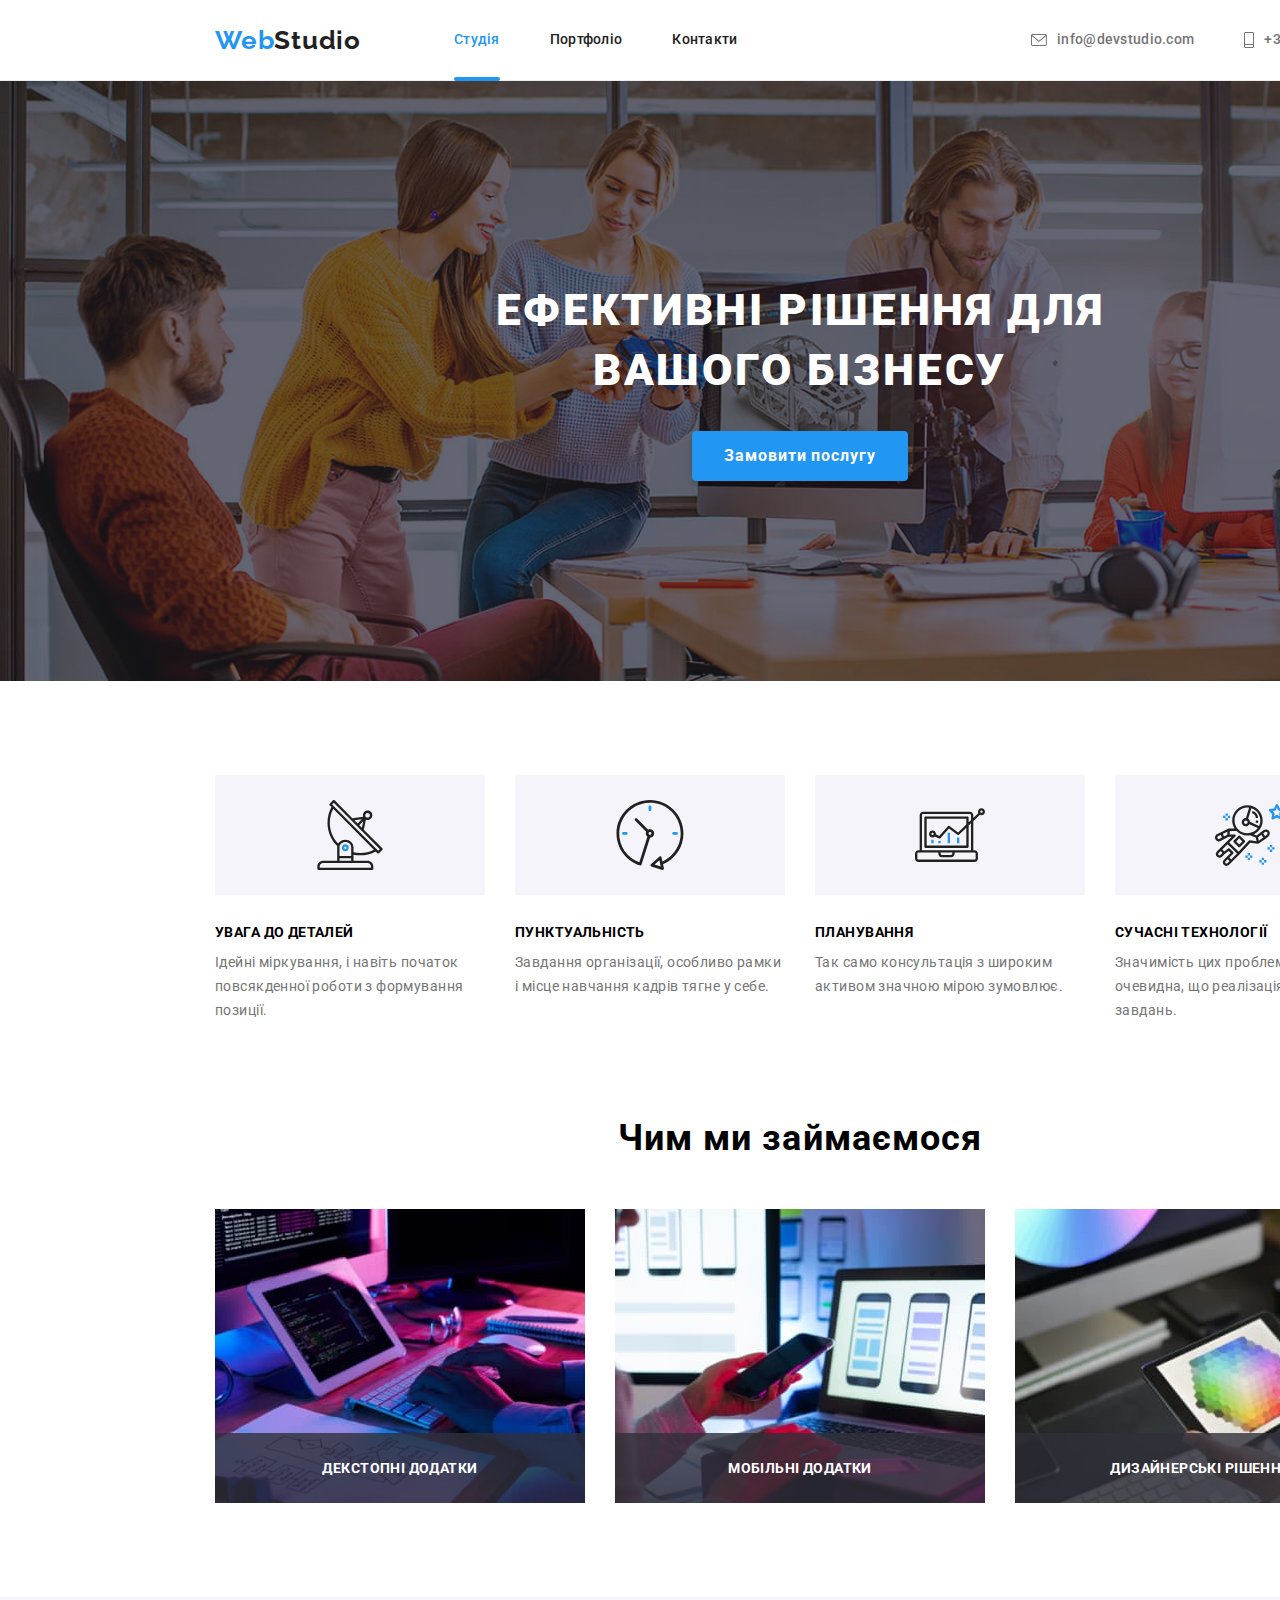
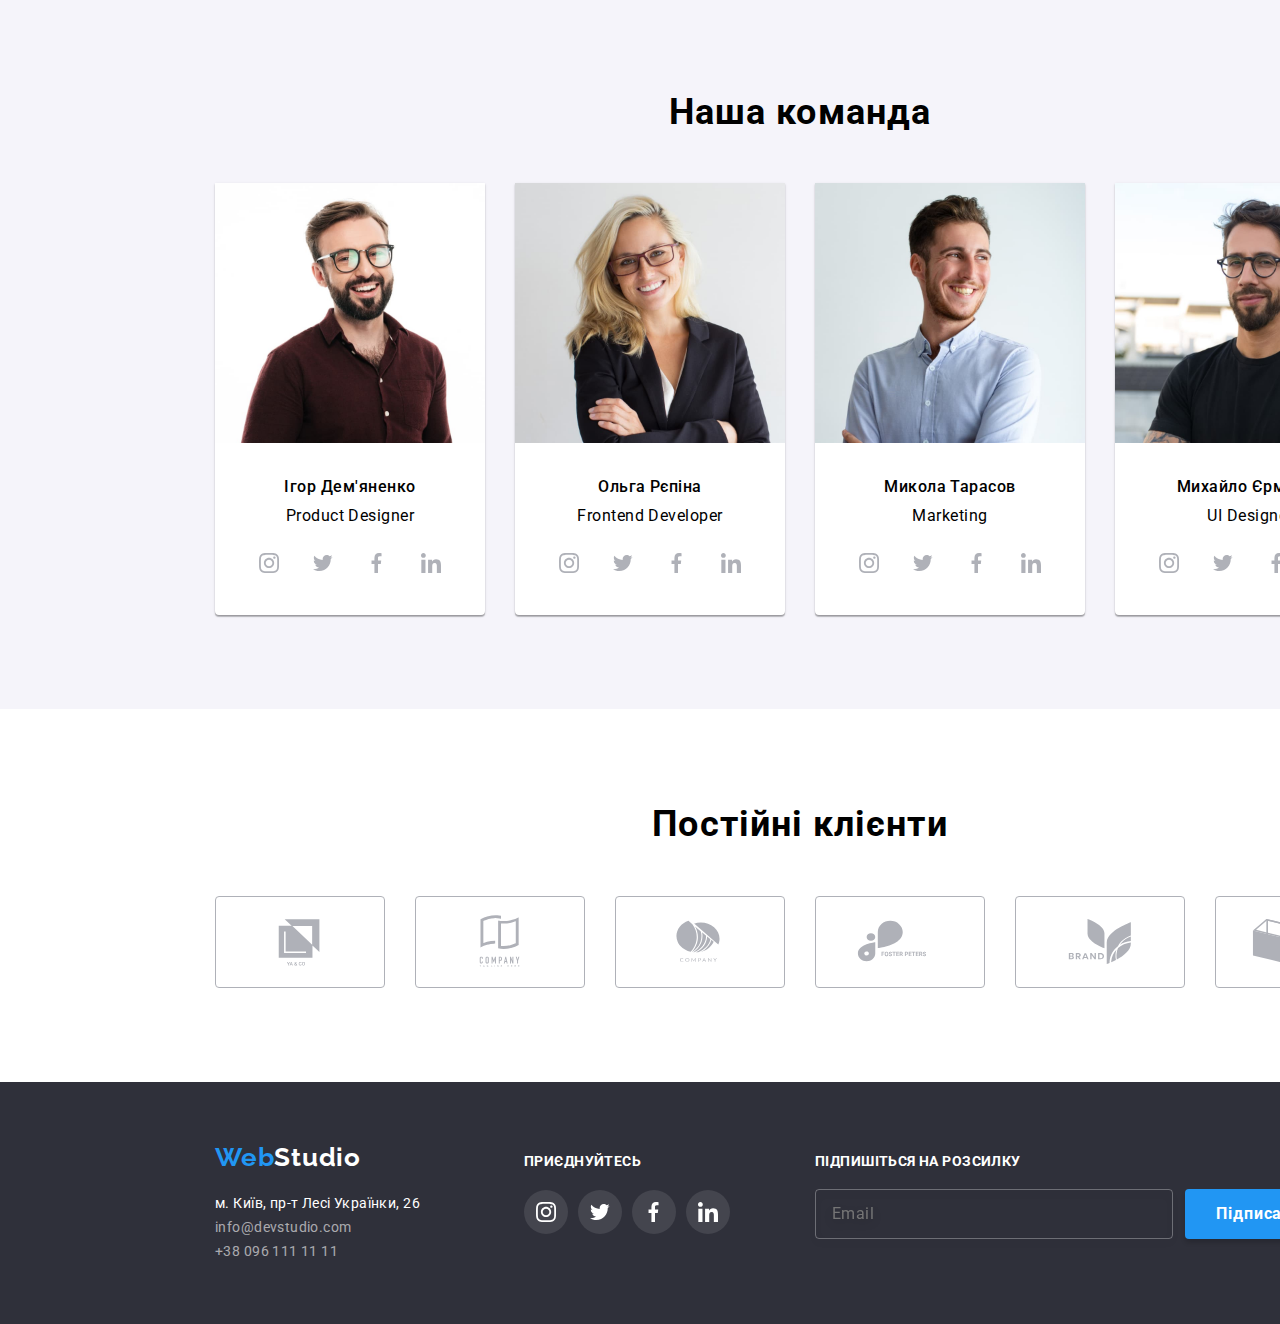
==== index.html @ 8584653d "start" ====
<!DOCTYPE html>
<html lang="uk">
  <head>
    <meta charset="UTF-8" />
    <meta http-equiv="X-UA-Compatible" content="IE=edge" />
    <meta name="viewport" content="width=device-width, initial-scale=1.0" />
    <title>Студія</title>
    <link
      href="https://fonts.googleapis.com/css2?family=Raleway:wght@700&family=Roboto:wght@400;500;700;900&display=swap"
      rel="stylesheet"
    />
    <link
      rel="stylesheet"
      href="https://cdnjs.cloudflare.com/ajax/libs/modern-normalize/1.1.0/modern-normalize.min.css"
    />
    <link rel="stylesheet" href="./css/main.min.css" />
  </head>
  <body>

    <!-------------------------- Header *** Меню навігації ------------------------->

    <header class="header">
      <div class="header__container">
        <a href="./index.html" class="logo"
          ><span class="logo--accent">Web</span>Studio</a
        >
        <nav>
          <ul class="nav">
            <li class="nav__item">
              <a href="./index.html" class="nav__link nav__link--current"
                >Студія</a
              >
            </li>
            <li class="nav__item">
              <a href="./portfolio.html" class="nav__link">Портфоліо</a>
            </li>
            <li class="nav__item"><a href="" class="nav__link">Контакти</a></li>
          </ul>
        </nav>

        <ul class="contacts-head">
          <li class="contacts-head__item">
            <a href="mailto:info@devstudio.com" class="contacts-head__link">
              <svg class="contacts-head__icon" width="16" height="12">
                <use href="./images/icons.svg#icon-envelope"></use>
              </svg>
              info@devstudio.com
            </a>
          </li>
          <li class="contacts-head__item">
            <a href="tel:+380961111111" class="contacts-head__link">
              <svg class="contacts-head__icon" width="10" height="16">
                <use href="./images/icons.svg#icon-mobile"></use>
              </svg>
              +38 096 111 11 11
            </a>
          </li>
        </ul>
      </div>
    </header>
    <main>
      <!---------------------- Ефективні рішення ---------------------->

      <section class="hero">
        <h1 class="hero__title">Ефективні рішення для вашого бізнесу</h1>
        <button type="button" class="hero__button" data-modal-open>
          Замовити послугу
        </button>
      </section>

      <!-------------- Benefits-list *** Увага до деталей -------------->

      <section class="benefits">
        <h2 hidden>Переваги</h2>
        <ul class="benefits__list">
          <li class="benefits__item">
            <div class="benefits__icons-container">
              <svg class="benefits__icon">
                <use href="./images/icons.svg#icon-antenna"></use>
              </svg>
            </div>
            <h3 class="benefits__title">Увага до деталей</h3>
            <p class="benefits__text">
              Ідейні міркування, і навіть початок повсякденної роботи з
              формування позиції.
            </p>
          </li>
          <li class="benefits__item">
            <div class="benefits__icons-container">
              <svg class="benefits__icon">
                <use href="./images/icons.svg#icon-clock"></use>
              </svg>
            </div>
            <h3 class="benefits__title">Пунктуальність</h3>
            <p class="benefits__text">
              Завдання організації, особливо рамки і місце навчання кадрів тягне
              у себе.
            </p>
          </li>
          <li class="benefits__item">
            <div class="benefits__icons-container">
              <svg class="benefits__icon">
                <use href="./images/icons.svg#icon-diagram"></use>
              </svg>
            </div>
            <h3 class="benefits__title">Планування</h3>
            <p class="benefits__text">
              Так само консультація з широким активом значною мірою зумовлює.
            </p>
          </li>
          <li class="benefits__item">
            <div class="benefits__icons-container">
              <svg class="benefits__icon">
                <use href="./images/icons.svg#icon-astronaut"></use>
              </svg>
            </div>
            <h3 class="benefits__title">Сучасні технології</h3>
            <p class="benefits__text">
              Значимість цих проблем настільки очевидна, що реалізація планових
              завдань.
            </p>
          </li>
        </ul>
      </section>

      <!--------------------- Чим ми займаємося --------------------------->

      <section class="services">
        <h2 class="services__title">Чим ми займаємося</h2>
        <ul class="services__list">
          <li class="services__item">
            <img
              src="./images/photo1.jpg"
              alt="Веб-сайти"
              width="370"
              height="294"
              class="services__img"
            />
            <p class="services__text">Декстопні додатки</p>
          </li>
          <li class="services__item">
            <img
              src="./images/photo2.jpg"
              alt="Мобільні додатки"
              width="370"
              height="294"
              class="services__img"
            />
            <p class="services__text">Мобільні додатки</p>
          </li>
          <li class="services__item">
            <img
              src="./images/photo3.jpg"
              alt="Дизайн"
              width="370"
              height="294"
              class="services__img"
            />
            <p class="services__text">Дизайнерські рішення</p>
          </li>
        </ul>
      </section>

      <!---------------------- Наша команда ------------------------------->

      <section class="team">
        <h2 class="team__title">Наша команда</h2>
        <ul class="team__list">
          <li class="team__item">
            <img
              src="./images/product.jpg"
              alt="Ігор Демяненко"
              width="270"
              height="260"
              class="team__img"
            />
            <h3 class="team__name">Ігор Дем'яненко</h3>
            <p lang="en" class="team__direct">Product Designer</p>

            <ul class="icons">
              <li class="icons__list">
                <a href="" class="icons__link">
                  <svg class="icons__svg">
                    <use href="./images/icons.svg#icon-instagram"></use>
                  </svg>
                </a>
              </li>
              <li class="icons__list">
                <a href="" class="icons__link">
                  <svg class="icons__svg">
                    <use href="./images/icons.svg#icon-twitter"></use>
                  </svg>
                </a>
              </li>
              <li class="icons__list">
                <a href="" class="icons__link">
                  <svg class="icons__svg">
                    <use href="./images/icons.svg#icon-facebook"></use>
                  </svg>
                </a>
              </li>
              <li class="icons__list">
                <a href="" class="icons__link">
                  <svg class="icons__svg">
                    <use href="./images/icons.svg#icon-linkedin"></use>
                  </svg>
                </a>
              </li>
            </ul>
          </li>
          <li class="team__item">
            <img
              src="./images/frontend.jpg"
              alt="Ольга Репіна"
              width="270"
              height="260"
              class="team__img"
            />
            <h3 class="team__name">Ольга Рєпіна</h3>
            <p lang="en" class="team__direct">Frontend Developer</p>
            <ul class="icons">
              <li class="icons__list">
                <a href="" class="icons__link">
                  <svg class="icons__svg">
                    <use href="./images/icons.svg#icon-instagram"></use>
                  </svg>
                </a>
              </li>
              <li class="icons__list">
                <a href="" class="icons__link">
                  <svg class="icons__svg">
                    <use href="./images/icons.svg#icon-twitter"></use>
                  </svg>
                </a>
              </li>
              <li class="icons__list">
                <a href="" class="icons__link">
                  <svg class="icons__svg">
                    <use href="./images/icons.svg#icon-facebook"></use>
                  </svg>
                </a>
              </li>
              <li class="icons__list">
                <a href="" class="icons__link">
                  <svg class="icons__svg">
                    <use href="./images/icons.svg#icon-linkedin"></use>
                  </svg>
                </a>
              </li>
            </ul>
          </li>
          <li class="team__item">
            <img
              src="./images/marketing.jpg"
              alt="Микола Тарасов"
              width="270"
              height="260"
              class="team__img"
            />
            <h3 class="team__name">Микола Тарасов</h3>
            <p lang="en" class="team__direct">Marketing</p>
            <ul class="icons">
              <li class="icons__list">
                <a href="" class="icons__link">
                  <svg class="icons__svg">
                    <use href="./images/icons.svg#icon-instagram"></use>
                  </svg>
                </a>
              </li>
              <li class="icons__list">
                <a href="" class="icons__link">
                  <svg class="icons__svg">
                    <use href="./images/icons.svg#icon-twitter"></use>
                  </svg>
                </a>
              </li>
              <li class="icons__list">
                <a href="" class="icons__link">
                  <svg class="icons__svg">
                    <use href="./images/icons.svg#icon-facebook"></use>
                  </svg>
                </a>
              </li>
              <li class="icons__list">
                <a href="" class="icons__link">
                  <svg class="icons__svg">
                    <use href="./images/icons.svg#icon-linkedin"></use>
                  </svg>
                </a>
              </li>
            </ul>
          </li>
          <li class="team__item">
            <img
              src="./images/designer.jpg"
              alt="Михайло Єрмаков"
              width="270"
              height="260"
              class="team__img"
            />
            <h3 class="team__name">Михайло Єрмаков</h3>
            <p lang="en" class="team__direct">UI Designer</p>
            <ul class="icons">
              <li class="icons__list">
                <a href="" class="icons__link">
                  <svg class="icons__svg">
                    <use href="./images/icons.svg#icon-instagram"></use>
                  </svg>
                </a>
              </li>
              <li class="icons__list">
                <a href="" class="icons__link">
                  <svg class="icons__svg">
                    <use href="./images/icons.svg#icon-twitter"></use>
                  </svg>
                </a>
              </li>
              <li class="icons__list">
                <a href="" class="icons__link">
                  <svg class="icons__svg">
                    <use href="./images/icons.svg#icon-facebook"></use>
                  </svg>
                </a>
              </li>
              <li class="icons__list">
                <a href="" class="icons__link">
                  <svg class="icons__svg">
                    <use href="./images/icons.svg#icon-linkedin"></use>
                  </svg>
                </a>
              </li>
            </ul>
          </li>
        </ul>
      </section>

      <!----------------------- Постійні клієнти ------------------------------>

      <section class="clients">
        <h2 class="clients__title">Постійні клієнти</h2>
        <ul class="clients__list">
          <li class="clients__item">
            <a href="" class="clients__link">
              <svg class="clients__icon" width="106" height="60">
                <use href="./images/icons.svg#icon-company1"></use>
              </svg>
            </a>
          </li>
          <li class="clients__item">
            <a href="" class="clients__link">
              <svg class="clients__icon" width="106" height="60">
                <use href="./images/icons.svg#icon-company2"></use>
              </svg>
            </a>
          </li>
          <li class="clients__item">
            <a href="" class="clients__link">
              <svg class="clients__icon" width="106" height="60">
                <use href="./images/icons.svg#icon-company3"></use>
              </svg>
            </a>
          </li>
          <li class="clients__item">
            <a href="" class="clients__link">
              <svg class="clients__icon" width="106" height="60">
                <use href="./images/icons.svg#icon-company4"></use>
              </svg>
            </a>
          </li>
          <li class="clients__item">
            <a href="" class="clients__link">
              <svg class="clients__icon" width="106" height="60">
                <use href="./images/icons.svg#icon-company5"></use>
              </svg>
            </a>
          </li>
          <li class="clients__item">
            <a href="" class="clients__link">
              <svg class="clients__icon" width="106" height="60">
                <use href="./images/icons.svg#icon-company6"></use>
              </svg>
            </a>
          </li>
        </ul>
      </section>
    </main>

   <!----------------------- Футер-Контакти ----------------------------->

    <footer class="page-footer">
      <div class="page-footer__container">
        
        <div class="address">
          <a href="./index.html" class="logo logo--footer">
            <span class="logo--accent">Web</span>Studio</a
          >
          <address>
            <ul class="address__list">
              <li>
                <a
                  href="https://goo.gl/maps/XMncbi9ji453G5f37"
                  target="_blank"
                  rel="noopener noreferrer"
                  class="address__link"
                >
                  м. Київ, пр-т Лесі Українки, 26
                </a>
              </li>
              <li>
                <a href="mailto:info@devstudio.com" class="address__item"
                  >info@devstudio.com</a
                >
              </li>
              <li>
                <a href="tel:+380961111111" class="address__item"
                  >+38 096 111 11 11</a
                >
              </li>
            </ul>
          </address>
        </div>

        <div class="join">
          <p class="join__text">Приєднуйтесь</p>
          <ul class="icons">
            <li class="icons__list">
              <a href="" class="icons__link">
                <svg class="icons__svg">
                  <use href="./images/icons.svg#icon-instagram"></use>
                </svg>
              </a>
            </li>
            <li class="icons__list">
              <a href="" class="icons__link">
                <svg class="icons__svg">
                  <use href="./images/icons.svg#icon-twitter"></use>
                </svg>
              </a>
            </li>
            <li class="icons__list">
              <a href="" class="icons__link">
                <svg class="icons__svg">
                  <use href="./images/icons.svg#icon-facebook"></use>
                </svg>
              </a>
            </li>
            <li class="icons__list">
              <a href="" class="icons__link">
                <svg class="icons__svg">
                  <use href="./images/icons.svg#icon-linkedin"></use>
                </svg>
              </a>
            </li>
          </ul>
        </div>

        <!-- Підписка в футері -->

        <div class="subscription">
          <p class="subscription__text">Підпишіться на розсилку</p>
          <form class="subscription__form">
            <input
              class="subscription__input"
              name="user-email"
              type="email"
              placeholder="Email"
            />
            <button class="subscription__button" type="submit">
              Підписатися
              <svg class="subscription__icon">
                <use href="./images/icons.svg#icon-send"></use>
              </svg>
            </button>
          </form>
        </div>
      </div>
    </footer>

    <!-- Модальне вікно -->
    <div class="backdrop backdrop--hidden" data-modal>
      <div class="modal">
        <button class="close" data-modal-close>
          <svg class="close__icon">
            <use href="./images/icons.svg#icon-close"></use>
          </svg>
        </button>

        <form class="form">
          <b class="form__title">Залиште свої дані, ми вам передзвонимо</b>
          <div class="form__field">
            <label for="name" class="form__label">Ім'я</label>
            <input class="form__input" type="text" name="user-name" id="name" />
            <svg class="form__icon">
              <use href="./images/icons.svg#icon-name"></use>
            </svg>
          </div>
          <div class="form__field">
            <label for="tel" class="form__label">Телефон</label>
            <input
              class="form__input"
              type="tel"
              name="user-tel"
              id="tel"
              autocomplete="off"
            />
            <svg class="form__icon">
              <use href="./images/icons.svg#icon-phone"></use>
            </svg>
          </div>
          <div class="form__field">
            <label for="email" class="form__label">Пошта</label>
            <input
              class="form__input"
              type="email"
              name="user-email"
              id="email"
            />
            <svg class="form__icon">
              <use href="./images/icons.svg#icon-email"></use>
            </svg>
          </div>
          <div class="form__comment">
            <label for="comment" class="form__label">Коментар</label>
            <textarea
              class="form__textarea"
              name="comment"
              id="comment"
              rows="10"
              placeholder="Введіть текст"
            ></textarea>
          </div>
          <div class="checkbox">
            <label for="checkbox" class="checkbox__label">
              <input
                type="checkbox"
                name="conditions"
                class="checkbox__input"
                id="checkbox"
              />
              <svg class="checkbox__icon">
                <use href="./images/icons.svg#icon-check-mark"></use>
              </svg>
              Погоджуюся з розсилкою та приймаю
              <a href="" class="checkbox__link">Умови договору</a>
            </label>
          </div>
          <button type="submit" class="form__button">Відправити</button>
        </form>
      </div>
    </div>

    <script src="./js/modal.js"></script>
  </body>
</html>
---- css/main.min.css ----
.projects,.filter,.page-footer__container,.clients__list,.team__list,.services__list,.benefits__list,.header__container{display:flex;width:1200px;padding-left:15px;padding-right:15px;margin:0 auto;align-items:center;justify-content:center}.clients__list,.team__list,.services__list,.benefits__list,.contacts-head,.nav{display:flex;margin-top:0;margin-bottom:0;list-style:none}.projects-section,.clients,.team,.services,.benefits{padding-top:94px;padding-bottom:94px}.clients__title,.team__title,.services__title{margin-top:0;margin-bottom:50px;font-size:36px;line-height:1.17;text-align:center;letter-spacing:.03em}body{display:block;width:1600px;margin-left:auto;margin-right:auto;color:var(--primary-text-color);font-family:"Roboto",-apple-system,BlinkMacSystemFont,roboto,arial,sans-serif}h1,h2,h3,h4,h5,h6,p,ul{margin:0;padding:0}.header{border-bottom:1px solid #ececec}.logo{font-family:Raleway;text-decoration:none;font-weight:700;font-size:26px;line-height:1.19;letter-spacing:.03em;color:#212121;margin-right:93px}.logo--accent{color:#2196f3}.logo--footer{margin-bottom:20px;color:#fff}.nav{padding-left:0}.nav__item{display:flex;position:relative;margin-left:50px}.nav__item:nth-child(1){margin-left:0}.nav__link{display:block;padding-top:32px;padding-bottom:32px;font-weight:500;font-size:14px;line-height:1.14;text-decoration:none;letter-spacing:.02em;color:#212121;transition:color 250ms cubic-bezier(0.4, 0, 0.2, 1)}.nav__link--current{color:#2196f3}.nav__link--current::after{content:"";position:absolute;bottom:0;right:0;transform:translateY(25%);height:4px;width:100%;background:#2196f3;border-radius:2px}.contacts-head{margin-left:auto}.contacts-head__item{display:flex;position:relative;margin-left:50px}.contacts-head__item:nth-child(1){margin-left:0}.contacts-head__link{display:flex;padding-top:32px;padding-bottom:32px;font-weight:500;font-size:14px;line-height:1.14;text-decoration:none;color:#757575;letter-spacing:.02em;align-items:center}.contacts-head__link:hover,.contacts-head__link:focus{color:#2196f3}.contacts-head__icon{fill:currentColor;margin-right:10px;padding:0;margin-bottom:0;transition:color 250ms cubic-bezier(0.4, 0, 0.2, 1)}.contacts-head__icon:hover,.contacts-head__icon:focus{fill:#2196f3}.hero{max-width:1600px;padding:200px 0;height:600px;background-color:#c4c4c4;background-image:linear-gradient(to right, rgba(47, 48, 58, 0.4), rgba(47, 48, 58, 0.4)),url("../images/hero-photo.jpg");background-repeat:no-repeat;text-align:center}.hero__title{max-width:696px;margin:0 auto 30px;color:#fff;text-transform:uppercase;font-weight:900;font-size:44px;line-height:1.36;letter-spacing:.06em}.hero__button{padding:10px 32px;background-color:#2196f3;color:#fff;font-weight:700;font-size:16px;line-height:1.88;letter-spacing:.06em;font-family:inherit;cursor:pointer;box-shadow:0px 4px 4px rgba(0,0,0,.15);border-radius:4px;border:none;transition:background-color 250ms cubic-bezier(0.4, 0, 0.2, 1)}.hero__button:hover,.hero__button:focus{background-color:#188ce8}.benefits{padding-bottom:0}.benefits__list{align-items:start}.benefits__item{width:270px;padding:0;margin-left:30px}.benefits__item:nth-child(1){margin-left:0}.benefits__icons-container{display:flex;background-color:#f5f4fa;width:270px;height:120px;margin-bottom:30px}.benefits__icon{display:block;margin:auto;width:70px;height:70px}.benefits__title{margin-top:0;margin-bottom:10px;font-size:14px;line-height:1.14;text-transform:uppercase;letter-spacing:.03em}.benefits__text{margin-top:0;margin-bottom:0;color:#757575;font-size:14px;line-height:1.71;letter-spacing:.03em}.services__item{position:relative;margin-left:30px}.services__item:nth-child(1){margin-left:0}.services__img{display:block}.services__text{position:absolute;width:100%;bottom:0;padding-top:27px;padding-bottom:27px;font-weight:700;font-size:14px;line-height:16px;text-align:center;letter-spacing:.03em;text-transform:uppercase;color:#fff;background-color:rgba(47,48,58,.8)}.team{background-color:#f5f4fa}.team__item{background:#fff;box-shadow:0px 1px 3px rgba(0,0,0,.12),0px 1px 1px rgba(0,0,0,.14),0px 2px 1px rgba(0,0,0,.2);border-radius:0px 0px 4px 4px;text-align:center;padding-bottom:30px;margin-left:30px}.team__item:nth-child(1){margin-left:0}.team__img{margin-bottom:30px}.team__name{margin-top:0;margin-bottom:10px;font-weight:500;font-size:16px;line-height:1.19;letter-spacing:.03em}.team__direct{margin-top:0;margin-bottom:16px;font-size:16px;line-height:1.19;letter-spacing:.03em}.icons{display:flex;margin-left:auto;margin-right:auto;padding-left:32px;padding-right:32px;list-style:none}.join .icons{padding-left:0;padding-right:0}.icons__list{border-radius:50%;margin-left:10px}.icons__list:nth-child(1){margin-left:0}.icons__link{display:flex;align-items:center;justify-content:center;margin:0 auto;text-decoration:none;width:44px;height:44px;color:#afb1b8;border-radius:50%;transition:background-color 250ms cubic-bezier(0.4, 0, 0.2, 1),color 250ms cubic-bezier(0.4, 0, 0.2, 1)}.icons__link:hover,.icons__link:focus{background-color:#2196f3;color:#fff}.join .icons__link{color:#fff;background-color:rgba(255,255,255,.1);border-radius:50%;transition:background-color 250ms cubic-bezier(0.4, 0, 0.2, 1),color 250ms cubic-bezier(0.4, 0, 0.2, 1)}.join .icons__link:hover,.join .icons__link:focus{background-color:#2196f3;color:#fff}.icons__svg{width:20px;height:20px;align-items:center;fill:currentColor}.clients__item{margin-left:30px}.clients__item:nth-child(1){margin-left:0}.clients__link{display:flex;align-items:center;justify-content:center;width:170px;height:92px;color:#afb1b8;border:1px solid;border-radius:4px;transition:color 250ms cubic-bezier(0.4, 0, 0.2, 1)}.clients__link:hover,.clients__link:focus{color:#2196f3}.clients__icon{fill:currentColor}.page-footer{padding-top:60px;padding-bottom:60px;background-color:#2f303a}.page-footer__container{justify-content:start;align-items:baseline}.address{display:flex;flex-direction:column;align-items:start;margin-right:70px;margin-left:0}.address__list{padding-left:0;margin-top:0;margin-bottom:0;font-size:14px;line-height:1.71;letter-spacing:.03em;font-style:normal;list-style:none}.address__link{color:#fff;text-decoration:none;transition:color 250ms cubic-bezier(0.4, 0, 0.2, 1)}.address__link:hover,.address__link:focus{color:#2196f3}.address__item{color:rgba(255,255,255,.6);text-decoration:none;transition:color 250ms cubic-bezier(0.4, 0, 0.2, 1)}.address__item:hover,.address__item:focus{color:#2196f3}.join{display:flex;flex-direction:column}.join__text{text-transform:uppercase;color:#fff;font-weight:700;font-size:14px;line-height:1.14;letter-spacing:.03em;margin-bottom:20px}.subscription{display:flex;flex-direction:column;margin-left:auto}.subscription__text{margin-bottom:20px;font-weight:700;font-size:14px;line-height:16px;letter-spacing:.03em;text-transform:uppercase;color:#fff}.subscription__form{display:flex;align-items:center}.subscription__input{width:358px;height:50px;margin-right:12px;padding-left:16px;border:1px solid rgba(255,255,255,.3);filter:drop-shadow(0px 4px 4px rgba(0, 0, 0, 0.15));border-radius:4px;background-color:rgba(0,0,0,0);font-weight:400;font-size:16px;line-height:1.25;letter-spacing:.03em;color:rgba(255,255,255,.6);outline:none}.subscription__button{display:flex;align-items:center;justify-content:center;text-align:center;width:200px;height:50px;padding:10px 28px;box-shadow:0px 4px 4px rgba(0,0,0,.15);border:none;border-radius:4px;background-color:#2196f3;font-weight:700;font-size:16px;line-height:1.88;letter-spacing:.06em;color:#fff;cursor:pointer}.subscription__button:hover,.subscription__button:focus{background:#188ce8;box-shadow:0px 4px 4px rgba(0,0,0,.15);border-radius:4px}.subscription__icon{margin-left:10px;width:24px;height:24px;fill:currentColor}.backdrop{position:fixed;top:0;left:0;width:100%;height:100%;background-color:rgba(0,0,0,.2);opacity:1;transition:opacity 250ms cubic-bezier(0.4, 0, 0.2, 1)}.backdrop--hidden{opacity:0;pointer-events:none}.modal{position:absolute;top:50%;left:50%;transform:translate(-50%, -50%) scale(1);width:528px;background-color:#fff;box-shadow:0px 1px 3px rgba(0,0,0,.12),0px 1px 1px rgba(0,0,0,.14),0px 2px 1px rgba(0,0,0,.2);border-radius:4px;transition:transform 250ms cubic-bezier(0.4, 0, 0.2, 1)}.backdrop--hidden .modal{position:absolute;top:50%;left:50%;transform:translate(-50%, -50%) scale(0) rotateZ(0deg)}.close{position:absolute;top:8px;right:8px;width:30px;height:30px;background-color:#fff;border:1px solid rgba(0,0,0,.1);border-radius:50%;display:flex;transition:fill 250ms cubic-bezier(0.4, 0, 0.2, 1);cursor:pointer}.close__icon{margin:auto;width:11px;height:11px;right:50%;align-items:center;cursor:pointer}.close:hover .close__icon,.close:focus .close__icon{fill:#2196f3}.form{padding:40px}.form__title{display:block;text-align:center;font-weight:700;font-size:20px;line-height:23px;letter-spacing:.03em;margin-bottom:12px}.form__field{position:relative;display:flex;flex-direction:column;margin-bottom:10px}.form__label{font-weight:400;font-size:12px;line-height:1.17;letter-spacing:.01em;color:#757575;margin-bottom:4px}.form__input{height:40px;border:1px solid rgba(33,33,33,.2);border-radius:4px;padding-left:42px}.form__input:hover{border-color:#2196f3;cursor:pointer}.form__input:focus{outline:1px solid #2196f3}.form__icon{position:absolute;top:50%;left:12px;width:18px;height:18px}.form .form__input:hover+.form__icon{fill:#2196f3}.form__comment{display:flex;flex-direction:column;width:100%}.form__textarea{width:100%;height:120px;padding:12px 16px;margin-bottom:20px;border:1px solid rgba(33,33,33,.2);border-radius:4px;font-weight:400;font-size:12px;line-height:1.17;letter-spacing:.01em;resize:none}.form__textarea::-moz-placeholder{color:rgba(117,117,117,.5)}.form__textarea:-ms-input-placeholder{color:rgba(117,117,117,.5)}.form__textarea::placeholder{color:rgba(117,117,117,.5)}.form__textarea:hover{border-color:#2196f3}.form__textarea:focus{border-color:#2196f3}.form__button{display:block;width:200px;height:50px;margin-left:auto;margin-right:auto;font-weight:700;font-size:16px;line-height:1.88;letter-spacing:.06em;color:#fff;background:#2196f3;box-shadow:0px 4px 4px rgba(0,0,0,.15);border:none;border-radius:4px;cursor:pointer;transition:background-color 250ms cubic-bezier(0.4, 0, 0.2, 1)}.form__button:hover,.form__button:focus{background:#188ce8;box-shadow:0px 4px 4px rgba(0,0,0,.15)}.checkbox{position:relative;display:flex;justify-content:center;margin-bottom:30px;transition:transform 250ms cubic-bezier(0.4, 0, 0.2, 1);font-weight:400;font-size:14px;line-height:1.71;letter-spacing:.03em;color:#757575}.checkbox__input{-webkit-appearance:none;-moz-appearance:none;appearance:none;margin-right:12px}.checkbox__icon{position:absolute;top:4px;left:25px;transform:translate(-50%);width:16px;height:15px;border:2px solid #212121;border-radius:2px;fill:#fff}.checkbox__input:checked~.checkbox__icon{fill:#fff;background-color:#2196f3;border-color:#2196f3}.checkbox__link{color:#2196f3}.filter{margin-bottom:50px}.filter__list{display:flex;padding:0;margin-bottom:35px;list-style:none}.filter__item{margin-left:8px}.filter__item:nth-child(1){margin-left:0}.filter__button{padding:6px 22px;min-width:73px;font-weight:500;font-size:16px;line-height:1.62;letter-spacing:.03em;background-color:#f5f4fa;border:none;border-radius:4px;cursor:pointer;transition:color 250ms cubic-bezier(0.4, 0, 0.2, 1),background-color 250ms cubic-bezier(0.4, 0, 0.2, 1),box-shadow 250ms cubic-bezier(0.4, 0, 0.2, 1)}.filter__button:hover,.filter__button:focus{color:#fff;background-color:#2196f3;box-shadow:0px 3px 1px rgba(0,0,0,.1),0px 1px 2px rgba(0,0,0,.08),0px 2px 2px rgba(0,0,0,.12)}.projects__list{display:flex;flex-wrap:wrap;padding-left:0;margin-top:0;margin-bottom:0;list-style:none}.projects__item{width:calc((100% - 60px)/3);margin-right:30px;margin-bottom:30px;transition:box-shadow 250ms cubic-bezier(0.4, 0, 0.2, 1)}.projects__item:nth-child(3n){margin-right:0}.projects__item:nth-last-child(-n+3){margin-bottom:0}.projects__item:hover,.projects__item:focus{box-shadow:0px 1px 1px rgba(0,0,0,.12),0px 4px 4px rgba(0,0,0,.06),1px 4px 6px rgba(0,0,0,.16)}.projects__link{text-decoration:none}.projects__thumb{position:relative;overflow:hidden}.projects__img{display:block}.projects__overlay{position:absolute;top:0;left:0;width:100%;height:100%;transform:translateY(100%);transition:transform 250ms cubic-bezier(0.4, 0, 0.2, 1);padding:63px 24px;font-size:18px;line-height:1.56;letter-spacing:.03em;opacity:0;color:#fff;background:rgba(33,150,243,.9)}.projects__link:hover .projects__overlay,.projects__link:focus .projects__overlay{transform:translatey(0);opacity:1}.projects__border{border-right:1px solid #eee;border-left:1px solid #eee;border-bottom:1px solid #eee;padding:20px 24px}.projects__title{margin:0;font-size:18px;line-height:2;letter-spacing:.06em;color:#212121}.projects__text{margin:0;font-size:16px;line-height:1.88;letter-spacing:.03em;color:#757575}/*# sourceMappingURL=main.min.css.map */
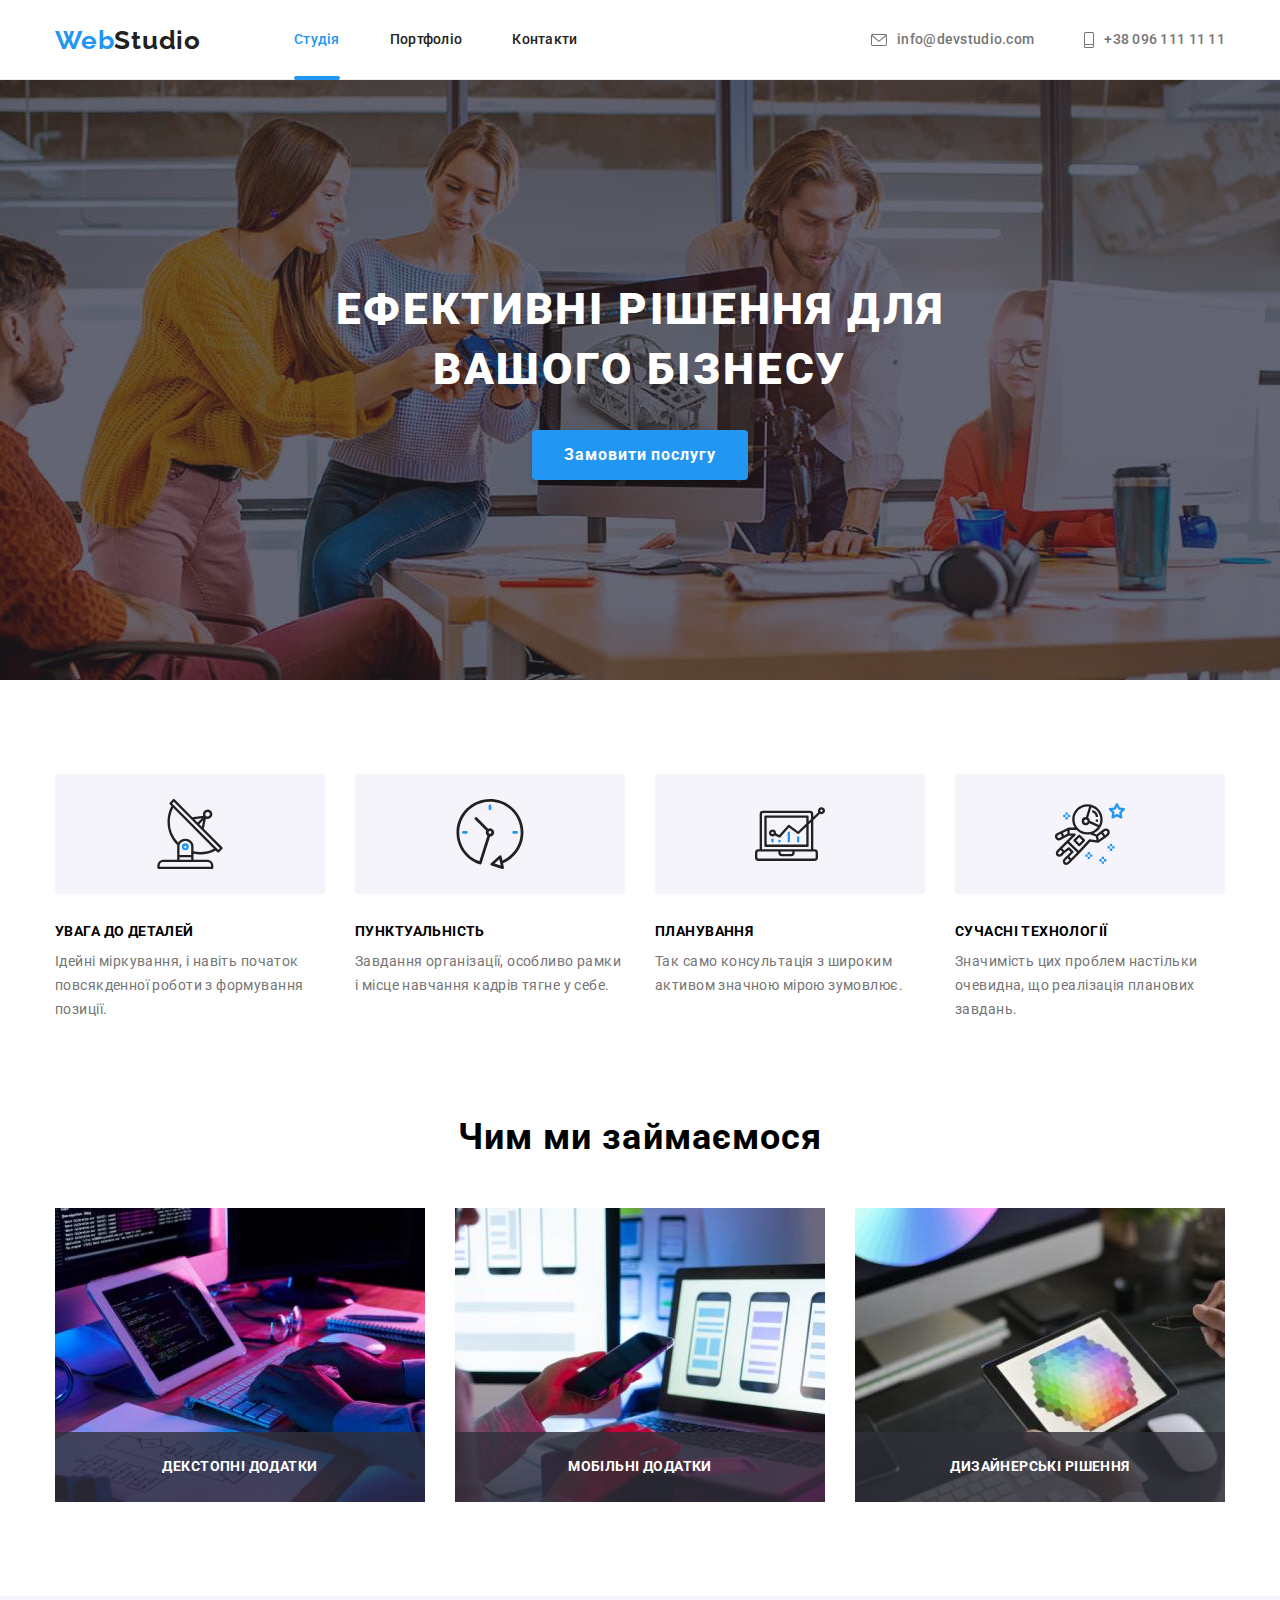
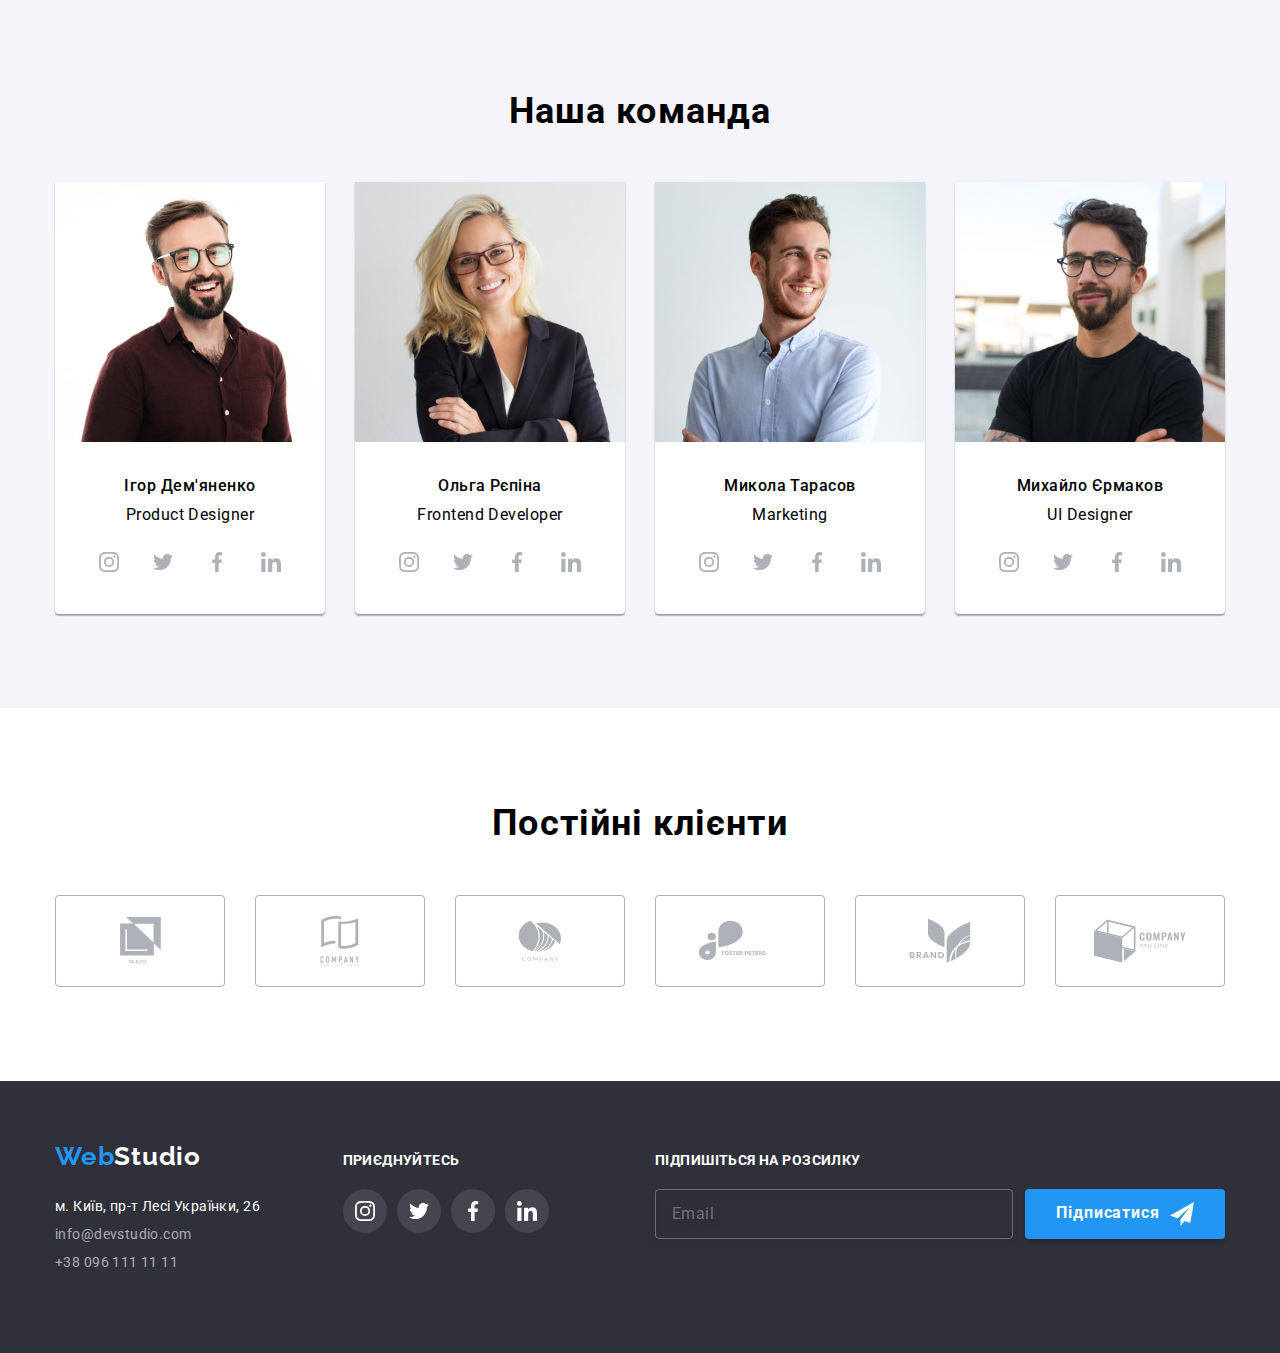
==== commit 10ffe6e0: "2" ====
--- a/index.html
+++ b/index.html
@@ -5,44 +5,38 @@
     <meta http-equiv="X-UA-Compatible" content="IE=edge" />
     <meta name="viewport" content="width=device-width, initial-scale=1.0" />
     <title>Студія</title>
-    <link
-      href="https://fonts.googleapis.com/css2?family=Raleway:wght@700&family=Roboto:wght@400;500;700;900&display=swap"
-      rel="stylesheet"
-    />
-    <link
-      rel="stylesheet"
-      href="https://cdnjs.cloudflare.com/ajax/libs/modern-normalize/1.1.0/modern-normalize.min.css"
-    />
+    <link href="https://fonts.googleapis.com/css2?family=Raleway:wght@700&family=Roboto:wght@400;500;700;900&display=swap" rel="stylesheet" />
+    <link rel="stylesheet" href="https://cdnjs.cloudflare.com/ajax/libs/modern-normalize/1.1.0/modern-normalize.min.css" />
     <link rel="stylesheet" href="./css/main.min.css" />
   </head>
   <body>
-
-    <!-------------------------- Header *** Меню навігації ------------------------->
-
+    <!-- Navigation-->
     <header class="header">
       <div class="header__container">
-        <a href="./index.html" class="logo"
-          ><span class="logo--accent">Web</span>Studio</a
-        >
+        <a href="./index.html" class="logo"><span class="logo--accent">Web</span>Studio</a>
+        <button type="button" class="menu-toggle js-open-menu" data-menu-button aria-expanded="false">
+          <svg class="menu-toggle__icon" width="40" height="40" aria-label="Перемикач мобільного меню">
+            <use class="menu-button__open" href="./images/icons.svg#icon-menu"></use>
+          </svg>
+        </button>
         <nav>
           <ul class="nav">
             <li class="nav__item">
-              <a href="./index.html" class="nav__link nav__link--current"
-                >Студія</a
-              >
+              <a href="./index.html" class="nav__link nav__link--current">Студія</a>
             </li>
             <li class="nav__item">
               <a href="./portfolio.html" class="nav__link">Портфоліо</a>
             </li>
-            <li class="nav__item"><a href="" class="nav__link">Контакти</a></li>
+            <li class="nav__item">
+              <a href="#" class="nav__link">Контакти</a>
+            </li>
           </ul>
         </nav>
-
         <ul class="contacts-head">
           <li class="contacts-head__item">
             <a href="mailto:info@devstudio.com" class="contacts-head__link">
               <svg class="contacts-head__icon" width="16" height="12">
-                <use href="./images/icons.svg#icon-envelope"></use>
+                <use href="./images/icons.svg#icon-mail"></use>
               </svg>
               info@devstudio.com
             </a>
@@ -50,28 +44,64 @@
           <li class="contacts-head__item">
             <a href="tel:+380961111111" class="contacts-head__link">
               <svg class="contacts-head__icon" width="10" height="16">
-                <use href="./images/icons.svg#icon-mobile"></use>
+                <use href="./images/icons.svg#icon-tel"></use>
               </svg>
               +38 096 111 11 11
             </a>
+          </li>
+        </ul>
+      </div>
+      <!-- Mobile menu -->
+      <div class="menu-container js-menu-container" id="mobile-menu">
+        <button class="menu-toggle js-close-menu">
+          <svg class="menu-toggle__icon" width="40" height="40" aria-label="Перемикач мобільного меню">
+            <use class="menu-button__cross" href="./images/icons.svg#icon-close_menu"></use>
+          </svg>
+        </button>
+        <ul class="mobile-menu">
+          <li class="mobile-menu__item">
+            <a href="./index.html" class="mobile-menu__link mobile-menu__link--current">Студія</a>
+          </li>
+          <li class="mobile-menu__item">
+            <a href="./portfolio.html" class="mobile-menu__link">Портфоліо</a>
+          </li>
+          <li class="mobile-menu__item">
+            <a href="#" class="mobile-menu__link">Контакти</a>
+          </li>
+        </ul>
+        <ul class="contacts-menu">
+          <li class="contacts-menu__item">
+            <a href="tel:+380961111111" class="contacts-menu__tel"> +38 096 111 11 11 </a>
+          </li>
+          <li class="contacts-menu__item">
+            <a href="mailto:info@devstudio.com" class="contacts-menu__mail"> info@devstudio.com </a>
+          </li>
+        </ul>
+        <ul class="social-menu">
+          <li class="social-menu__item">
+            <a href="#" class="social-menu__link">Instagram</a>
+          </li>
+          <li class="social-menu__item">
+            <a href="#" class="social-menu__link">Twitter</a>
+          </li>
+          <li class="social-menu__item">
+            <a href="#" class="social-menu__link">Facebook</a>
+          </li>
+          <li class="social-menu__item">
+            <a href="#" class="social-menu__link">LinkedIn</a>
           </li>
         </ul>
       </div>
     </header>
     <main>
-      <!---------------------- Ефективні рішення ---------------------->
-
+      <!-- Шапка -->
       <section class="hero">
         <h1 class="hero__title">Ефективні рішення для вашого бізнесу</h1>
-        <button type="button" class="hero__button" data-modal-open>
-          Замовити послугу
-        </button>
+        <button type="button" class="hero__button" data-modal-open>Замовити послугу</button>
       </section>
-
-      <!-------------- Benefits-list *** Увага до деталей -------------->
-
+      <!-- Наші плюси -->
       <section class="benefits">
-        <h2 hidden>Переваги</h2>
+        <h2 class="visually-hidden">Переваги</h2>
         <ul class="benefits__list">
           <li class="benefits__item">
             <div class="benefits__icons-container">
@@ -80,10 +110,7 @@
               </svg>
             </div>
             <h3 class="benefits__title">Увага до деталей</h3>
-            <p class="benefits__text">
-              Ідейні міркування, і навіть початок повсякденної роботи з
-              формування позиції.
-            </p>
+            <p class="benefits__text">Ідейні міркування, і навіть початок повсякденної роботи з формування позиції.</p>
           </li>
           <li class="benefits__item">
             <div class="benefits__icons-container">
@@ -92,10 +119,7 @@
               </svg>
             </div>
             <h3 class="benefits__title">Пунктуальність</h3>
-            <p class="benefits__text">
-              Завдання організації, особливо рамки і місце навчання кадрів тягне
-              у себе.
-            </p>
+            <p class="benefits__text">Завдання організації, особливо рамки і місце навчання кадрів тягне у себе.</p>
           </li>
           <li class="benefits__item">
             <div class="benefits__icons-container">
@@ -104,9 +128,7 @@
               </svg>
             </div>
             <h3 class="benefits__title">Планування</h3>
-            <p class="benefits__text">
-              Так само консультація з широким активом значною мірою зумовлює.
-            </p>
+            <p class="benefits__text">Так само консультація з широким активом значною мірою зумовлює.</p>
           </li>
           <li class="benefits__item">
             <div class="benefits__icons-container">
@@ -115,92 +137,68 @@
               </svg>
             </div>
             <h3 class="benefits__title">Сучасні технології</h3>
-            <p class="benefits__text">
-              Значимість цих проблем настільки очевидна, що реалізація планових
-              завдань.
-            </p>
+            <p class="benefits__text">Значимість цих проблем настільки очевидна, що реалізація планових завдань.</p>
           </li>
         </ul>
       </section>
-
-      <!--------------------- Чим ми займаємося --------------------------->
-
+      <!--Чим займаємось-->
       <section class="services">
         <h2 class="services__title">Чим ми займаємося</h2>
         <ul class="services__list">
           <li class="services__item">
-            <img
-              src="./images/photo1.jpg"
-              alt="Веб-сайти"
-              width="370"
-              height="294"
-              class="services__img"
-            />
+            <img srcset="./images/box1.jpg 1x, ./images/box1@2x.jpg 2x" src="./images/box1.jpg" alt="Веб-сайти" class="services__img" />
             <p class="services__text">Декстопні додатки</p>
           </li>
           <li class="services__item">
-            <img
-              src="./images/photo2.jpg"
-              alt="Мобільні додатки"
-              width="370"
-              height="294"
-              class="services__img"
-            />
+            <img srcset="./images/box2.jpg 1x, ./images/box2@2x.jpg 2x" src="./images/box2.jpg" alt="Мобільні додатки" class="services__img" />
             <p class="services__text">Мобільні додатки</p>
           </li>
           <li class="services__item">
-            <img
-              src="./images/photo3.jpg"
-              alt="Дизайн"
-              width="370"
-              height="294"
-              class="services__img"
-            />
+            <img srcset="./images/box3.jpg 1x, ./images/box3@2x.jpg 2x" src="./images/box3.jpg" alt="Дизайн" class="services__img" />
             <p class="services__text">Дизайнерські рішення</p>
           </li>
         </ul>
       </section>
-
-      <!---------------------- Наша команда ------------------------------->
-
+      <!-- Команда-->
       <section class="team">
         <h2 class="team__title">Наша команда</h2>
         <ul class="team__list">
           <li class="team__item">
-            <img
-              src="./images/product.jpg"
-              alt="Ігор Демяненко"
-              width="270"
-              height="260"
-              class="team__img"
-            />
+            <picture>
+              <source srcset="./images/demyanenko.jpg 1x, ./images/demyanenko@2x.jpg 2x" media="(min-width: 1200px)" />
+
+              <source srcset="./images/demyanenko-tablet.jpg 1x, ./images/demyanenko-tablet@2x.jpg 2x" media="(min-width: 768px)" />
+
+              <img srcset="./images/demyanenko-mobile.jpg 1x, ./images/demyanenko-mobile@2x.jpg 2x" src="./images/demyanenko-mobile.jpg" alt="Ігор Демяненко" class="team__img" />
+            </picture>
+
             <h3 class="team__name">Ігор Дем'яненко</h3>
             <p lang="en" class="team__direct">Product Designer</p>
 
             <ul class="icons">
               <li class="icons__list">
-                <a href="" class="icons__link">
+                <a href="#" class="icons__link">
                   <svg class="icons__svg">
                     <use href="./images/icons.svg#icon-instagram"></use>
                   </svg>
                 </a>
               </li>
               <li class="icons__list">
-                <a href="" class="icons__link">
+                <a href="#" class="icons__link">
                   <svg class="icons__svg">
                     <use href="./images/icons.svg#icon-twitter"></use>
                   </svg>
                 </a>
               </li>
               <li class="icons__list">
-                <a href="" class="icons__link">
+                <a href="#" class="icons__link">
                   <svg class="icons__svg">
                     <use href="./images/icons.svg#icon-facebook"></use>
                   </svg>
                 </a>
               </li>
               <li class="icons__list">
-                <a href="" class="icons__link">
+                <a href="#" class="icons__link">
                   <svg class="icons__svg">
                     <use href="./images/icons.svg#icon-linkedin"></use>
                   </svg>
@@ -209,13 +207,11 @@
             </ul>
           </li>
           <li class="team__item">
-            <img
-              src="./images/frontend.jpg"
-              alt="Ольга Репіна"
-              width="270"
-              height="260"
-              class="team__img"
-            />
+            <picture>
+              <source srcset="./images/repina.jpg 1x, ./images/repina@2x.jpg 2x" media="(min-width: 1200px)" />
+              <source srcset="./images/repina-tablet.jpg 1x, ./images/repina-tablet@2x.jpg 2x" media="(min-width: 768px)" />
+              <img srcset="./images/repina-mobile.jpg 1x, ./images/repina-mobile@2x.jpg 2x" src="./images/repina-mobile.jpg" alt="Ольга Репіна" class="team__img" />
+            </picture>
             <h3 class="team__name">Ольга Рєпіна</h3>
             <p lang="en" class="team__direct">Frontend Developer</p>
             <ul class="icons">
@@ -227,21 +223,21 @@
                 </a>
               </li>
               <li class="icons__list">
-                <a href="" class="icons__link">
+                <a href="#" class="icons__link">
                   <svg class="icons__svg">
                     <use href="./images/icons.svg#icon-twitter"></use>
                   </svg>
                 </a>
               </li>
               <li class="icons__list">
-                <a href="" class="icons__link">
+                <a href="#" class="icons__link">
                   <svg class="icons__svg">
                     <use href="./images/icons.svg#icon-facebook"></use>
                   </svg>
                 </a>
               </li>
               <li class="icons__list">
-                <a href="" class="icons__link">
+                <a href="#" class="icons__link">
                   <svg class="icons__svg">
                     <use href="./images/icons.svg#icon-linkedin"></use>
                   </svg>
@@ -250,39 +246,37 @@
             </ul>
           </li>
           <li class="team__item">
-            <img
-              src="./images/marketing.jpg"
-              alt="Микола Тарасов"
-              width="270"
-              height="260"
-              class="team__img"
-            />
+            <picture>
+              <source srcset="./images/tarasov.jpg 1x, ./images/tarasov@2x.jpg 2x" media="(min-width: 1200px)" />
+              <source srcset="./images/tarasov-tablet.jpg 1x, ./images/tarasov-tablet@2x.jpg 2x" media="(min-width: 768px)" />
+              <img srcset="./images/tarasov-mobile.jpg 1x, ./images/tarasov-mobile@2x.jpg 2x" src="./images/tarasov-mobile.jpg" alt="Микола Тарасов" class="team__img" />
+            </picture>
             <h3 class="team__name">Микола Тарасов</h3>
             <p lang="en" class="team__direct">Marketing</p>
             <ul class="icons">
               <li class="icons__list">
-                <a href="" class="icons__link">
+                <a href="#" class="icons__link">
                   <svg class="icons__svg">
                     <use href="./images/icons.svg#icon-instagram"></use>
                   </svg>
                 </a>
               </li>
               <li class="icons__list">
-                <a href="" class="icons__link">
+                <a href="#" class="icons__link">
                   <svg class="icons__svg">
                     <use href="./images/icons.svg#icon-twitter"></use>
                   </svg>
                 </a>
               </li>
               <li class="icons__list">
-                <a href="" class="icons__link">
+                <a href="#" class="icons__link">
                   <svg class="icons__svg">
                     <use href="./images/icons.svg#icon-facebook"></use>
                   </svg>
                 </a>
               </li>
               <li class="icons__list">
-                <a href="" class="icons__link">
+                <a href="#" class="icons__link">
                   <svg class="icons__svg">
                     <use href="./images/icons.svg#icon-linkedin"></use>
                   </svg>
@@ -291,39 +285,37 @@
             </ul>
           </li>
           <li class="team__item">
-            <img
-              src="./images/designer.jpg"
-              alt="Михайло Єрмаков"
-              width="270"
-              height="260"
-              class="team__img"
-            />
+            <picture>
+              <source srcset="./images/yermakov.jpg 1x, ./images/yermakov@2x.jpg 2x" media="(min-width: 1200px)" />
+              <source srcset="./images/yermakov-tablet.jpg 1x, ./images/yermakov-tablet@2x.jpg 2x" media="(min-width: 768px)" />
+              <img srcset="./images/yermakov-mobile.jpg 1x, ./images/yermakov-mobile@2x.jpg 2x" src="./images/yermakov-mobile.jpg" alt="Михайло Єрмаков" class="team__img" />
+            </picture>
             <h3 class="team__name">Михайло Єрмаков</h3>
             <p lang="en" class="team__direct">UI Designer</p>
             <ul class="icons">
               <li class="icons__list">
-                <a href="" class="icons__link">
+                <a href="#" class="icons__link">
                   <svg class="icons__svg">
                     <use href="./images/icons.svg#icon-instagram"></use>
                   </svg>
                 </a>
               </li>
               <li class="icons__list">
-                <a href="" class="icons__link">
+                <a href="#" class="icons__link">
                   <svg class="icons__svg">
                     <use href="./images/icons.svg#icon-twitter"></use>
                   </svg>
                 </a>
               </li>
               <li class="icons__list">
-                <a href="" class="icons__link">
+                <a href="#" class="icons__link">
                   <svg class="icons__svg">
                     <use href="./images/icons.svg#icon-facebook"></use>
                   </svg>
                 </a>
               </li>
               <li class="icons__list">
-                <a href="" class="icons__link">
+                <a href="#" class="icons__link">
                   <svg class="icons__svg">
                     <use href="./images/icons.svg#icon-linkedin"></use>
                   </svg>
@@ -333,119 +325,102 @@
           </li>
         </ul>
       </section>
-
-      <!----------------------- Постійні клієнти ------------------------------>
-
+      <!-- Постійні клієнти -->
       <section class="clients">
         <h2 class="clients__title">Постійні клієнти</h2>
         <ul class="clients__list">
           <li class="clients__item">
-            <a href="" class="clients__link">
-              <svg class="clients__icon" width="106" height="60">
-                <use href="./images/icons.svg#icon-company1"></use>
+            <a href="#" class="clients__link">
+              <svg class="clients__icon" width="41" height="46.7">
+                <use href="./images/icons.svg#icon-client1"></use>
               </svg>
             </a>
           </li>
           <li class="clients__item">
-            <a href="" class="clients__link">
-              <svg class="clients__icon" width="106" height="60">
-                <use href="./images/icons.svg#icon-company2"></use>
+            <a href="#" class="clients__link">
+              <svg class="clients__icon" width="40" height="50">
+                <use href="./images/icons.svg#icon-client2"></use>
               </svg>
             </a>
           </li>
           <li class="clients__item">
-            <a href="" class="clients__link">
-              <svg class="clients__icon" width="106" height="60">
-                <use href="./images/icons.svg#icon-company3"></use>
+            <a href="#" class="clients__link">
+              <svg class="clients__icon" width="43.46" height="41.18">
+                <use href="./images/icons.svg#icon-client3"></use>
               </svg>
             </a>
           </li>
           <li class="clients__item">
-            <a href="" class="clients__link">
-              <svg class="clients__icon" width="106" height="60">
-                <use href="./images/icons.svg#icon-company4"></use>
+            <a href="#" class="clients__link">
+              <svg class="clients__icon" width="84.44" height="40.62">
+                <use href="./images/icons.svg#icon-client4"></use>
               </svg>
             </a>
           </li>
           <li class="clients__item">
-            <a href="" class="clients__link">
-              <svg class="clients__icon" width="106" height="60">
-                <use href="./images/icons.svg#icon-company5"></use>
+            <a href="#" class="clients__link">
+              <svg class="clients__icon" width="62.54" height="45.43">
+                <use href="./images/icons.svg#icon-client5"></use>
               </svg>
             </a>
           </li>
           <li class="clients__item">
-            <a href="" class="clients__link">
-              <svg class="clients__icon" width="106" height="60">
-                <use href="./images/icons.svg#icon-company6"></use>
+            <a href="#" class="clients__link">
+              <svg class="clients__icon" width="93.79" height="43.93">
+                <use href="./images/icons.svg#icon-client6"></use>
               </svg>
             </a>
           </li>
         </ul>
       </section>
     </main>
-
-   <!----------------------- Футер-Контакти ----------------------------->
-
+    <!-- Footer -->
     <footer class="page-footer">
       <div class="page-footer__container">
-        
+        <!-- Контактні дані -->
         <div class="address">
-          <a href="./index.html" class="logo logo--footer">
-            <span class="logo--accent">Web</span>Studio</a
-          >
+          <a href="./index.html" class="logo logo--footer"> <span class="logo--accent">Web</span>Studio</a>
           <address>
             <ul class="address__list">
               <li>
-                <a
-                  href="https://goo.gl/maps/XMncbi9ji453G5f37"
-                  target="_blank"
-                  rel="noopener noreferrer"
-                  class="address__link"
-                >
-                  м. Київ, пр-т Лесі Українки, 26
-                </a>
+                <a href="https://goo.gl/maps/XMncbi9ji453G5f37" target="_blank" rel="noopener noreferrer" class="address__link"> м. Київ, пр-т Лесі Українки, 26 </a>
               </li>
               <li>
-                <a href="mailto:info@devstudio.com" class="address__item"
-                  >info@devstudio.com</a
-                >
+                <a href="mailto:info@devstudio.com" class="address__item">info@devstudio.com</a>
               </li>
               <li>
-                <a href="tel:+380961111111" class="address__item"
-                  >+38 096 111 11 11</a
-                >
+                <a href="tel:+380961111111" class="address__item">+38 096 111 11 11</a>
               </li>
             </ul>
           </address>
         </div>
-
+        <!-- Приєднуйтесь -->
         <div class="join">
           <p class="join__text">Приєднуйтесь</p>
           <ul class="icons">
             <li class="icons__list">
-              <a href="" class="icons__link">
+              <a href="#" class="icons__link">
                 <svg class="icons__svg">
                   <use href="./images/icons.svg#icon-instagram"></use>
                 </svg>
               </a>
             </li>
             <li class="icons__list">
-              <a href="" class="icons__link">
+              <a href="#" class="icons__link">
                 <svg class="icons__svg">
                   <use href="./images/icons.svg#icon-twitter"></use>
                 </svg>
               </a>
             </li>
             <li class="icons__list">
-              <a href="" class="icons__link">
+              <a href="#" class="icons__link">
                 <svg class="icons__svg">
                   <use href="./images/icons.svg#icon-facebook"></use>
                 </svg>
               </a>
             </li>
             <li class="icons__list">
-              <a href="" class="icons__link">
+              <a href="#" class="icons__link">
                 <svg class="icons__svg">
                   <use href="./images/icons.svg#icon-linkedin"></use>
                 </svg>
@@ -453,18 +428,11 @@
             </li>
           </ul>
         </div>
-
-        <!-- Підписка в футері -->
-
+        <!-- Підпишіться на розсилку -->
         <div class="subscription">
           <p class="subscription__text">Підпишіться на розсилку</p>
           <form class="subscription__form">
-            <input
-              class="subscription__input"
-              name="user-email"
-              type="email"
-              placeholder="Email"
-            />
+            <input class="subscription__input" name="user-email" type="email" placeholder="Email" />
             <button class="subscription__button" type="submit">
               Підписатися
               <svg class="subscription__icon">
@@ -479,7 +447,7 @@
     <!-- Модальне вікно -->
     <div class="backdrop backdrop--hidden" data-modal>
       <div class="modal">
-        <button class="close" data-modal-close>
+        <button class="close" aria-label="Кнопка закриття модального вікна" data-modal-close>
           <svg class="close__icon">
             <use href="./images/icons.svg#icon-close"></use>
           </svg>
@@ -491,54 +459,32 @@
             <label for="name" class="form__label">Ім'я</label>
             <input class="form__input" type="text" name="user-name" id="name" />
             <svg class="form__icon">
-              <use href="./images/icons.svg#icon-name"></use>
+              <use href="./images/icons.svg#icon-person"></use>
             </svg>
           </div>
           <div class="form__field">
             <label for="tel" class="form__label">Телефон</label>
-            <input
-              class="form__input"
-              type="tel"
-              name="user-tel"
-              id="tel"
-              autocomplete="off"
-            />
+            <input class="form__input" type="tel" name="user-tel" id="tel" autocomplete="off" />
             <svg class="form__icon">
               <use href="./images/icons.svg#icon-phone"></use>
             </svg>
           </div>
           <div class="form__field">
             <label for="email" class="form__label">Пошта</label>
-            <input
-              class="form__input"
-              type="email"
-              name="user-email"
-              id="email"
-            />
+            <input class="form__input" type="email" name="user-email" id="email" />
             <svg class="form__icon">
               <use href="./images/icons.svg#icon-email"></use>
             </svg>
           </div>
           <div class="form__comment">
             <label for="comment" class="form__label">Коментар</label>
-            <textarea
-              class="form__textarea"
-              name="comment"
-              id="comment"
-              rows="10"
-              placeholder="Введіть текст"
-            ></textarea>
+            <textarea class="form__textarea" name="comment" id="comment" rows="10" placeholder="Введіть текст"></textarea>
           </div>
           <div class="checkbox">
             <label for="checkbox" class="checkbox__label">
-              <input
-                type="checkbox"
-                name="conditions"
-                class="checkbox__input"
-                id="checkbox"
-              />
-              <svg class="checkbox__icon">
-                <use href="./images/icons.svg#icon-check-mark"></use>
+              <input type="checkbox" name="conditions" class="checkbox__input" id="checkbox" />
+              <svg tabindex="0" class="checkbox__icon">
+                <use href="./images/icons.svg#icon-check"></use>
               </svg>
               Погоджуюся з розсилкою та приймаю
               <a href="" class="checkbox__link">Умови договору</a>
@@ -548,7 +494,7 @@
         </form>
       </div>
     </div>
-
     <script src="./js/modal.js"></script>
+    <script src="./js/mobile-menu.js"></script>
   </body>
 </html>--- a/css/main.min.css
+++ b/css/main.min.css
@@ -1 +1 @@
-.projects,.filter,.page-footer__container,.clients__list,.team__list,.services__list,.benefits__list,.header__container{display:flex;width:1200px;padding-left:15px;padding-right:15px;margin:0 auto;align-items:center;justify-content:center}.clients__list,.team__list,.services__list,.benefits__list,.contacts-head,.nav{display:flex;margin-top:0;margin-bottom:0;list-style:none}.projects-section,.clients,.team,.services,.benefits{padding-top:94px;padding-bottom:94px}.clients__title,.team__title,.services__title{margin-top:0;margin-bottom:50px;font-size:36px;line-height:1.17;text-align:center;letter-spacing:.03em}body{display:block;width:1600px;margin-left:auto;margin-right:auto;color:var(--primary-text-color);font-family:"Roboto",-apple-system,BlinkMacSystemFont,roboto,arial,sans-serif}h1,h2,h3,h4,h5,h6,p,ul{margin:0;padding:0}.header{border-bottom:1px solid #ececec}.logo{font-family:Raleway;text-decoration:none;font-weight:700;font-size:26px;line-height:1.19;letter-spacing:.03em;color:#212121;margin-right:93px}.logo--accent{color:#2196f3}.logo--footer{margin-bottom:20px;color:#fff}.nav{padding-left:0}.nav__item{display:flex;position:relative;margin-left:50px}.nav__item:nth-child(1){margin-left:0}.nav__link{display:block;padding-top:32px;padding-bottom:32px;font-weight:500;font-size:14px;line-height:1.14;text-decoration:none;letter-spacing:.02em;color:#212121;transition:color 250ms cubic-bezier(0.4, 0, 0.2, 1)}.nav__link--current{color:#2196f3}.nav__link--current::after{content:"";position:absolute;bottom:0;right:0;transform:translateY(25%);height:4px;width:100%;background:#2196f3;border-radius:2px}.contacts-head{margin-left:auto}.contacts-head__item{display:flex;position:relative;margin-left:50px}.contacts-head__item:nth-child(1){margin-left:0}.contacts-head__link{display:flex;padding-top:32px;padding-bottom:32px;font-weight:500;font-size:14px;line-height:1.14;text-decoration:none;color:#757575;letter-spacing:.02em;align-items:center}.contacts-head__link:hover,.contacts-head__link:focus{color:#2196f3}.contacts-head__icon{fill:currentColor;margin-right:10px;padding:0;margin-bottom:0;transition:color 250ms cubic-bezier(0.4, 0, 0.2, 1)}.contacts-head__icon:hover,.contacts-head__icon:focus{fill:#2196f3}.hero{max-width:1600px;padding:200px 0;height:600px;background-color:#c4c4c4;background-image:linear-gradient(to right, rgba(47, 48, 58, 0.4), rgba(47, 48, 58, 0.4)),url("../images/hero-photo.jpg");background-repeat:no-repeat;text-align:center}.hero__title{max-width:696px;margin:0 auto 30px;color:#fff;text-transform:uppercase;font-weight:900;font-size:44px;line-height:1.36;letter-spacing:.06em}.hero__button{padding:10px 32px;background-color:#2196f3;color:#fff;font-weight:700;font-size:16px;line-height:1.88;letter-spacing:.06em;font-family:inherit;cursor:pointer;box-shadow:0px 4px 4px rgba(0,0,0,.15);border-radius:4px;border:none;transition:background-color 250ms cubic-bezier(0.4, 0, 0.2, 1)}.hero__button:hover,.hero__button:focus{background-color:#188ce8}.benefits{padding-bottom:0}.benefits__list{align-items:start}.benefits__item{width:270px;padding:0;margin-left:30px}.benefits__item:nth-child(1){margin-left:0}.benefits__icons-container{display:flex;background-color:#f5f4fa;width:270px;height:120px;margin-bottom:30px}.benefits__icon{display:block;margin:auto;width:70px;height:70px}.benefits__title{margin-top:0;margin-bottom:10px;font-size:14px;line-height:1.14;text-transform:uppercase;letter-spacing:.03em}.benefits__text{margin-top:0;margin-bottom:0;color:#757575;font-size:14px;line-height:1.71;letter-spacing:.03em}.services__item{position:relative;margin-left:30px}.services__item:nth-child(1){margin-left:0}.services__img{display:block}.services__text{position:absolute;width:100%;bottom:0;padding-top:27px;padding-bottom:27px;font-weight:700;font-size:14px;line-height:16px;text-align:center;letter-spacing:.03em;text-transform:uppercase;color:#fff;background-color:rgba(47,48,58,.8)}.team{background-color:#f5f4fa}.team__item{background:#fff;box-shadow:0px 1px 3px rgba(0,0,0,.12),0px 1px 1px rgba(0,0,0,.14),0px 2px 1px rgba(0,0,0,.2);border-radius:0px 0px 4px 4px;text-align:center;padding-bottom:30px;margin-left:30px}.team__item:nth-child(1){margin-left:0}.team__img{margin-bottom:30px}.team__name{margin-top:0;margin-bottom:10px;font-weight:500;font-size:16px;line-height:1.19;letter-spacing:.03em}.team__direct{margin-top:0;margin-bottom:16px;font-size:16px;line-height:1.19;letter-spacing:.03em}.icons{display:flex;margin-left:auto;margin-right:auto;padding-left:32px;padding-right:32px;list-style:none}.join .icons{padding-left:0;padding-right:0}.icons__list{border-radius:50%;margin-left:10px}.icons__list:nth-child(1){margin-left:0}.icons__link{display:flex;align-items:center;justify-content:center;margin:0 auto;text-decoration:none;width:44px;height:44px;color:#afb1b8;border-radius:50%;transition:background-color 250ms cubic-bezier(0.4, 0, 0.2, 1),color 250ms cubic-bezier(0.4, 0, 0.2, 1)}.icons__link:hover,.icons__link:focus{background-color:#2196f3;color:#fff}.join .icons__link{color:#fff;background-color:rgba(255,255,255,.1);border-radius:50%;transition:background-color 250ms cubic-bezier(0.4, 0, 0.2, 1),color 250ms cubic-bezier(0.4, 0, 0.2, 1)}.join .icons__link:hover,.join .icons__link:focus{background-color:#2196f3;color:#fff}.icons__svg{width:20px;height:20px;align-items:center;fill:currentColor}.clients__item{margin-left:30px}.clients__item:nth-child(1){margin-left:0}.clients__link{display:flex;align-items:center;justify-content:center;width:170px;height:92px;color:#afb1b8;border:1px solid;border-radius:4px;transition:color 250ms cubic-bezier(0.4, 0, 0.2, 1)}.clients__link:hover,.clients__link:focus{color:#2196f3}.clients__icon{fill:currentColor}.page-footer{padding-top:60px;padding-bottom:60px;background-color:#2f303a}.page-footer__container{justify-content:start;align-items:baseline}.address{display:flex;flex-direction:column;align-items:start;margin-right:70px;margin-left:0}.address__list{padding-left:0;margin-top:0;margin-bottom:0;font-size:14px;line-height:1.71;letter-spacing:.03em;font-style:normal;list-style:none}.address__link{color:#fff;text-decoration:none;transition:color 250ms cubic-bezier(0.4, 0, 0.2, 1)}.address__link:hover,.address__link:focus{color:#2196f3}.address__item{color:rgba(255,255,255,.6);text-decoration:none;transition:color 250ms cubic-bezier(0.4, 0, 0.2, 1)}.address__item:hover,.address__item:focus{color:#2196f3}.join{display:flex;flex-direction:column}.join__text{text-transform:uppercase;color:#fff;font-weight:700;font-size:14px;line-height:1.14;letter-spacing:.03em;margin-bottom:20px}.subscription{display:flex;flex-direction:column;margin-left:auto}.subscription__text{margin-bottom:20px;font-weight:700;font-size:14px;line-height:16px;letter-spacing:.03em;text-transform:uppercase;color:#fff}.subscription__form{display:flex;align-items:center}.subscription__input{width:358px;height:50px;margin-right:12px;padding-left:16px;border:1px solid rgba(255,255,255,.3);filter:drop-shadow(0px 4px 4px rgba(0, 0, 0, 0.15));border-radius:4px;background-color:rgba(0,0,0,0);font-weight:400;font-size:16px;line-height:1.25;letter-spacing:.03em;color:rgba(255,255,255,.6);outline:none}.subscription__button{display:flex;align-items:center;justify-content:center;text-align:center;width:200px;height:50px;padding:10px 28px;box-shadow:0px 4px 4px rgba(0,0,0,.15);border:none;border-radius:4px;background-color:#2196f3;font-weight:700;font-size:16px;line-height:1.88;letter-spacing:.06em;color:#fff;cursor:pointer}.subscription__button:hover,.subscription__button:focus{background:#188ce8;box-shadow:0px 4px 4px rgba(0,0,0,.15);border-radius:4px}.subscription__icon{margin-left:10px;width:24px;height:24px;fill:currentColor}.backdrop{position:fixed;top:0;left:0;width:100%;height:100%;background-color:rgba(0,0,0,.2);opacity:1;transition:opacity 250ms cubic-bezier(0.4, 0, 0.2, 1)}.backdrop--hidden{opacity:0;pointer-events:none}.modal{position:absolute;top:50%;left:50%;transform:translate(-50%, -50%) scale(1);width:528px;background-color:#fff;box-shadow:0px 1px 3px rgba(0,0,0,.12),0px 1px 1px rgba(0,0,0,.14),0px 2px 1px rgba(0,0,0,.2);border-radius:4px;transition:transform 250ms cubic-bezier(0.4, 0, 0.2, 1)}.backdrop--hidden .modal{position:absolute;top:50%;left:50%;transform:translate(-50%, -50%) scale(0) rotateZ(0deg)}.close{position:absolute;top:8px;right:8px;width:30px;height:30px;background-color:#fff;border:1px solid rgba(0,0,0,.1);border-radius:50%;display:flex;transition:fill 250ms cubic-bezier(0.4, 0, 0.2, 1);cursor:pointer}.close__icon{margin:auto;width:11px;height:11px;right:50%;align-items:center;cursor:pointer}.close:hover .close__icon,.close:focus .close__icon{fill:#2196f3}.form{padding:40px}.form__title{display:block;text-align:center;font-weight:700;font-size:20px;line-height:23px;letter-spacing:.03em;margin-bottom:12px}.form__field{position:relative;display:flex;flex-direction:column;margin-bottom:10px}.form__label{font-weight:400;font-size:12px;line-height:1.17;letter-spacing:.01em;color:#757575;margin-bottom:4px}.form__input{height:40px;border:1px solid rgba(33,33,33,.2);border-radius:4px;padding-left:42px}.form__input:hover{border-color:#2196f3;cursor:pointer}.form__input:focus{outline:1px solid #2196f3}.form__icon{position:absolute;top:50%;left:12px;width:18px;height:18px}.form .form__input:hover+.form__icon{fill:#2196f3}.form__comment{display:flex;flex-direction:column;width:100%}.form__textarea{width:100%;height:120px;padding:12px 16px;margin-bottom:20px;border:1px solid rgba(33,33,33,.2);border-radius:4px;font-weight:400;font-size:12px;line-height:1.17;letter-spacing:.01em;resize:none}.form__textarea::-moz-placeholder{color:rgba(117,117,117,.5)}.form__textarea:-ms-input-placeholder{color:rgba(117,117,117,.5)}.form__textarea::placeholder{color:rgba(117,117,117,.5)}.form__textarea:hover{border-color:#2196f3}.form__textarea:focus{border-color:#2196f3}.form__button{display:block;width:200px;height:50px;margin-left:auto;margin-right:auto;font-weight:700;font-size:16px;line-height:1.88;letter-spacing:.06em;color:#fff;background:#2196f3;box-shadow:0px 4px 4px rgba(0,0,0,.15);border:none;border-radius:4px;cursor:pointer;transition:background-color 250ms cubic-bezier(0.4, 0, 0.2, 1)}.form__button:hover,.form__button:focus{background:#188ce8;box-shadow:0px 4px 4px rgba(0,0,0,.15)}.checkbox{position:relative;display:flex;justify-content:center;margin-bottom:30px;transition:transform 250ms cubic-bezier(0.4, 0, 0.2, 1);font-weight:400;font-size:14px;line-height:1.71;letter-spacing:.03em;color:#757575}.checkbox__input{-webkit-appearance:none;-moz-appearance:none;appearance:none;margin-right:12px}.checkbox__icon{position:absolute;top:4px;left:25px;transform:translate(-50%);width:16px;height:15px;border:2px solid #212121;border-radius:2px;fill:#fff}.checkbox__input:checked~.checkbox__icon{fill:#fff;background-color:#2196f3;border-color:#2196f3}.checkbox__link{color:#2196f3}.filter{margin-bottom:50px}.filter__list{display:flex;padding:0;margin-bottom:35px;list-style:none}.filter__item{margin-left:8px}.filter__item:nth-child(1){margin-left:0}.filter__button{padding:6px 22px;min-width:73px;font-weight:500;font-size:16px;line-height:1.62;letter-spacing:.03em;background-color:#f5f4fa;border:none;border-radius:4px;cursor:pointer;transition:color 250ms cubic-bezier(0.4, 0, 0.2, 1),background-color 250ms cubic-bezier(0.4, 0, 0.2, 1),box-shadow 250ms cubic-bezier(0.4, 0, 0.2, 1)}.filter__button:hover,.filter__button:focus{color:#fff;background-color:#2196f3;box-shadow:0px 3px 1px rgba(0,0,0,.1),0px 1px 2px rgba(0,0,0,.08),0px 2px 2px rgba(0,0,0,.12)}.projects__list{display:flex;flex-wrap:wrap;padding-left:0;margin-top:0;margin-bottom:0;list-style:none}.projects__item{width:calc((100% - 60px)/3);margin-right:30px;margin-bottom:30px;transition:box-shadow 250ms cubic-bezier(0.4, 0, 0.2, 1)}.projects__item:nth-child(3n){margin-right:0}.projects__item:nth-last-child(-n+3){margin-bottom:0}.projects__item:hover,.projects__item:focus{box-shadow:0px 1px 1px rgba(0,0,0,.12),0px 4px 4px rgba(0,0,0,.06),1px 4px 6px rgba(0,0,0,.16)}.projects__link{text-decoration:none}.projects__thumb{position:relative;overflow:hidden}.projects__img{display:block}.projects__overlay{position:absolute;top:0;left:0;width:100%;height:100%;transform:translateY(100%);transition:transform 250ms cubic-bezier(0.4, 0, 0.2, 1);padding:63px 24px;font-size:18px;line-height:1.56;letter-spacing:.03em;opacity:0;color:#fff;background:rgba(33,150,243,.9)}.projects__link:hover .projects__overlay,.projects__link:focus .projects__overlay{transform:translatey(0);opacity:1}.projects__border{border-right:1px solid #eee;border-left:1px solid #eee;border-bottom:1px solid #eee;padding:20px 24px}.projects__title{margin:0;font-size:18px;line-height:2;letter-spacing:.06em;color:#212121}.projects__text{margin:0;font-size:16px;line-height:1.88;letter-spacing:.03em;color:#757575}/*# sourceMappingURL=main.min.css.map */+.projects,.filter,.page-footer__container,.clients__list,.team__list,.services__list,.benefits__list,.header__container{padding-left:15px;padding-right:15px;margin:0 auto}@media screen and (min-width: 480px){.projects,.filter,.page-footer__container,.clients__list,.team__list,.services__list,.benefits__list,.header__container{max-width:480px}}@media screen and (min-width: 768px){.projects,.filter,.page-footer__container,.clients__list,.team__list,.services__list,.benefits__list,.header__container{max-width:768px}}@media screen and (min-width: 1200px){.projects,.filter,.page-footer__container,.clients__list,.team__list,.services__list,.benefits__list,.header__container{display:flex;max-width:1200px;align-items:center;justify-content:center}}.clients__list,.team__list,.services__list,.benefits__list,.contacts-head,.nav,.contacts-menu{list-style:none}@media screen and (min-width: 768px){.clients__list,.team__list,.services__list,.benefits__list,.contacts-head,.nav,.contacts-menu{display:flex;margin-top:0;margin-bottom:0}}.projects-section,.clients,.team,.services,.benefits{padding-top:60px;padding-bottom:60px}@media screen and (min-width: 1200px){.projects-section,.clients,.team,.services,.benefits{padding-top:94px;padding-bottom:94px}}.clients__title,.team__title,.services__title{font-size:28px;line-height:1.18;text-align:center;letter-spacing:.03em;margin-bottom:30px}@media screen and (min-width: 1200px){.clients__title,.team__title,.services__title{font-size:36px;line-height:1.17;margin-top:0;margin-bottom:50px}}.visually-hidden{position:absolute;white-space:nowrap;width:1px;height:1px;overflow:hidden;border:0;padding:0;clip:rect(0 0 0 0);-webkit-clip-path:inset(50%);clip-path:inset(50%);margin:-1px}body{margin-left:auto;margin-right:auto;color:var(--primary-text-color);font-family:"Roboto",-apple-system,BlinkMacSystemFont,avenir next,avenir,segoe ui,helvetica neue,helvetica,Cantarell,Ubuntu,roboto,noto,arial,sans-serif}body.modal-open{overflow:hidden}@media screen and (max-width: 767px){body{padding-top:60px}}h1,h2,h3,h4,h5,h6,p,ul{margin:0;padding:0}.header{position:fixed;z-index:1;top:0;left:0;width:100%;height:60px;border-bottom:1px solid #ececec;background:#fff}@media screen and (min-width: 768px){.header{position:relative;height:80px}}.header__container{position:relative;display:flex;justify-content:space-between;align-items:center;margin:10px auto}@media screen and (min-width: 768px){.header__container{margin:0 auto}}.logo{display:block;font-family:Raleway;text-decoration:none;font-weight:700;font-size:24px;line-height:1.17;letter-spacing:.03em;color:#212121;margin-right:0}@media screen and (min-width: 768px){.logo{margin-right:88px}}@media screen and (min-width: 1200px){.logo{margin-right:93px;font-size:26px;line-height:1.19;text-align:right}}.logo--accent{color:#2196f3}.logo--footer{color:#fff;margin-bottom:28px}@media screen and (min-width: 768px){.logo--footer{margin-left:auto;margin-right:auto;margin-bottom:28px}}@media screen and (min-width: 1200px){.logo--footer{margin-left:0}}.menu-button{display:inline-flex;margin-right:0;padding:0;border:none;background-color:rgba(0,0,0,0);cursor:pointer}@media screen and (min-width: 768px){.menu-button{display:none}}.menu-toggle{min-height:40px;min-width:40px;display:flex;align-items:center;justify-content:center;margin-left:auto;padding:0;background-color:rgba(0,0,0,0);cursor:pointer;border:none;border-radius:50%;outline:none}.menu-toggle:hover,.menu-toggle:focus{color:#2196f3}.menu-toggle__icon{fill:currentColor}.menu-container .menu-toggle{position:absolute;top:16px;right:16px}@media screen and (min-width: 768px){.menu-toggle{display:none}}.menu-container{position:fixed;top:0;left:0;width:100vw;height:100vh;padding:48px 40px;display:flex;flex-direction:column;background-color:#fff;z-index:999;overflow-y:scroll;transform:translateX(100%);transition:transform 250ms cubic-bezier(0.4, 0, 0.2, 1)}.menu-container.is-open{transform:translateX(0)}@media screen and (max-width: 459px){.menu-container{padding:40px 25px}}@media screen and (min-width: 768px){.menu-container{display:none}}.mobile-menu{padding:0;margin-bottom:auto;list-style:none}.mobile-menu__item{margin-bottom:32px}@media screen and (max-width: 459px){.mobile-menu__item{margin-bottom:16px}}.mobile-menu__link{display:block;color:#212121;text-decoration:none;font-weight:500;font-size:40px;line-height:47px;letter-spacing:.02em;color:#212121;transition:color 250ms cubic-bezier(0.4, 0, 0.2, 1)}@media screen and (max-width: 459px){.mobile-menu__link{font-size:32px}}.mobile-menu__link:hover,.mobile-menu__link:focus{color:#2196f3}.mobile-menu__link--current{color:#2196f3}.contacts-menu{margin-bottom:32px}.contacts-menu__item{margin-bottom:32px}.contacts-menu__tel{font-weight:500;font-size:24px;line-height:1.18;letter-spacing:.02em;color:#2196f3;text-decoration:none}.contacts-menu__tel:hover,.contacts-menu__tel:focus{color:#2196f3}@media screen and (min-width: 459px){.contacts-menu__tel{font-size:34px}}.contacts-menu__mail{font-weight:500;font-size:24px;line-height:28px;letter-spacing:.02em;color:#757575;text-decoration:none}.contacts-menu__mail:hover,.contacts-menu__mail:focus{color:#2196f3}.social-menu{display:flex;justify-content:start;flex-wrap:wrap;list-style:none;row-gap:10px}.social-menu__item{border-right:1px solid rgba(33,33,33,.2);padding-right:10px;margin-right:10px}.social-menu__item:last-child{border:none}.social-menu__item:first-child{padding-left:0}.social-menu__link{font-weight:500;font-size:12px;line-height:1.22;letter-spacing:.02em;color:#2196f3;text-decoration:none}@media screen and (min-width: 460px){.social-menu__link{font-size:18px}}.nav{padding-left:0}@media screen and (max-width: 767px){.nav{display:none}}@media screen and (min-width: 768px){.nav__item{display:flex;position:relative;margin-left:50px}.nav__item:first-child{margin-left:0}}.nav__link{display:block;padding-top:32px;padding-bottom:32px;font-weight:500;font-size:14px;line-height:1.14;text-decoration:none;letter-spacing:.02em;color:#212121;transition:color 250ms cubic-bezier(0.4, 0, 0.2, 1)}.nav__link:hover,.nav__link:focus{color:#2196f3}.nav__link--current{color:#2196f3}@media screen and (min-width: 768px){.nav__link--current::after{content:"";position:absolute;bottom:0;right:0;height:4px;width:100%;background:#2196f3;border-radius:2px}}.contacts-head{margin-left:auto;display:flex}@media screen and (max-width: 767px){.contacts-head{display:none}}@media screen and (min-width: 768px)and (max-width: 1199px){.contacts-head{flex-direction:column}}@media screen and (min-width: 768px)and (max-width: 1199px){.contacts-head__item{margin-bottom:10px}.contacts-head__item:last-child{margin-bottom:0}}@media screen and (min-width: 1200px){.contacts-head__item{margin-right:50px}.contacts-head__item:last-child{margin-right:0}}.contacts-head__link{font-weight:500;font-size:14px;line-height:1.14;text-decoration:none;color:#757575;letter-spacing:.02em;align-items:center}.contacts-head__link:hover,.contacts-head__link:focus{color:#2196f3}@media screen and (min-width: 1200px){.contacts-head__link{display:flex;padding-top:32px;padding-bottom:32px}}.contacts-head__icon{fill:currentColor;margin-right:10px;padding:0;margin-bottom:0}.hero{margin:0 auto;max-width:480px;min-height:400px;padding:118px 30px;background-color:#c4c4c4;background-image:linear-gradient(to right, rgba(47, 48, 58, 0.4), rgba(47, 48, 58, 0.4)),url("../images/hero-mobile.jpg");background-repeat:no-repeat;background-size:cover;background-position:center;text-align:center}@media(min-device-pixel-ratio: 2),(-webkit-min-device-pixel-ratio: 2),(min-resolution: 192dpi),(min-resolution: 2dppx){.hero{background-image:linear-gradient(to right, rgba(47, 48, 58, 0.4), rgba(47, 48, 58, 0.4)),url("../images/hero-mobile@2x.jpg")}}@media screen and (min-width: 577px){.hero{max-width:768px;padding:118px 60px;background-image:linear-gradient(to right, rgba(47, 48, 58, 0.4), rgba(47, 48, 58, 0.4)),url("../images/hero-tablet.jpg");background-size:cover}}@media screen and (min-width: 577px)and (min-device-pixel-ratio: 2),screen and (min-width: 577px)and (-webkit-min-device-pixel-ratio: 2),screen and (min-width: 577px)and (min-resolution: 192dpi),screen and (min-width: 577px)and (min-resolution: 2dppx){.hero{background-image:linear-gradient(to right, rgba(47, 48, 58, 0.4), rgba(47, 48, 58, 0.4)),url("../images/hero-tablet@2x.jpg")}}@media screen and (min-width: 961px){.hero{max-width:1600px;min-height:600px;padding:200px 0;background-image:linear-gradient(to right, rgba(47, 48, 58, 0.4), rgba(47, 48, 58, 0.4)),url("../images/hero.jpg");background-size:cover}}@media screen and (min-width: 961px)and (min-device-pixel-ratio: 2),screen and (min-width: 961px)and (-webkit-min-device-pixel-ratio: 2),screen and (min-width: 961px)and (min-resolution: 192dpi),screen and (min-width: 961px)and (min-resolution: 2dppx){.hero{background-image:linear-gradient(to right, rgba(47, 48, 58, 0.4), rgba(47, 48, 58, 0.4)),url("../images/hero@2x.jpg")}}.hero__title{max-width:360px;margin:0 auto 30px;color:#fff;text-transform:uppercase;font-weight:900;font-size:26px;line-height:1.62;letter-spacing:.06em}@media screen and (min-width: 1200px){.hero__title{max-width:696px;font-size:44px;line-height:1.36}}.hero__button{padding:10px 32px;background-color:#2196f3;color:#fff;font-weight:700;font-size:16px;line-height:1.88;letter-spacing:.06em;font-family:inherit;cursor:pointer;box-shadow:0px 4px 4px rgba(0,0,0,.15);border-radius:4px;border:none;transition:background-color 250ms cubic-bezier(0.4, 0, 0.2, 1)}.hero__button:hover,.hero__button:focus{background-color:#188ce8}@media screen and (min-width: 1200px){.benefits{padding-bottom:0}}.benefits__list{display:block}@media screen and (min-width: 768px){.benefits__list{display:flex;flex-wrap:wrap;gap:30px}}@media screen and (min-width: 1200px){.benefits__list{align-items:start;flex-wrap:nowrap}}.benefits__item{margin-bottom:30px}.benefits__item:last-child{margin-bottom:0}@media screen and (min-width: 768px){.benefits__item{width:354px;margin-bottom:0}}@media screen and (min-width: 1200px){.benefits__item{width:270px}}.benefits__icons-container{display:flex;background-color:#f5f4fa;border-radius:4px;height:120px;margin-bottom:30px}.benefits__icon{margin:auto;width:70px;height:70px}.benefits__title{text-align:center;margin-top:0;margin-bottom:10px;font-size:14px;line-height:1.14;text-transform:uppercase;letter-spacing:.03em}@media screen and (min-width: 768px){.benefits__title{text-align:left}}.benefits__text{margin-top:0;margin-bottom:0;color:#757575;font-size:14px;line-height:1.71;letter-spacing:.03em}@media screen and (max-width: 1199px){.services{display:none}}.services__item{position:relative;margin-left:30px}.services__item:first-child{margin-left:0}.services__img{display:block}.services__text{position:absolute;width:100%;bottom:0;padding-top:27px;padding-bottom:27px;font-weight:700;font-size:14px;line-height:1.14;text-align:center;letter-spacing:.03em;text-transform:uppercase;color:#fff;background-color:rgba(47,48,58,.8)}.team{background-color:#f5f4fa}@media screen and (min-width: 768px){.team__list{flex-wrap:wrap;gap:30px}}@media screen and (min-width: 1200px){.team__list{flex-wrap:nowrap}}.team__item{background:#fff;box-shadow:0px 1px 3px rgba(0,0,0,.12),0px 1px 1px rgba(0,0,0,.14),0px 2px 1px rgba(0,0,0,.2);border-radius:0px 0px 4px 4px;text-align:center;padding-bottom:30px;margin-bottom:30px}.team__item:last-child{margin-bottom:0}@media screen and (min-width: 768px){.team__item{width:354px;margin-bottom:0}}@media screen and (min-width: 1200px){.team__item{width:270px}}.team__img{width:100%;height:100%;margin-bottom:30px}@media screen and (min-width: 768px){.team__img{height:374px}}@media screen and (min-width: 1200px){.team__img{height:260px}}.team__name{margin-top:0;margin-bottom:10px;font-weight:500;font-size:16px;line-height:1.19;letter-spacing:.03em}.team__direct{margin-top:0;margin-bottom:16px;font-size:16px;line-height:1.19;letter-spacing:.03em}.icons{display:flex;justify-content:center;list-style:none}.join .icons{padding-left:0;padding-right:0;margin-bottom:60px}.icons__list{margin-left:10px}.icons__list:first-child{margin-left:0}.icons__link{display:flex;align-items:center;justify-content:center;text-decoration:none;width:44px;height:44px;color:#afb1b8;border-radius:50%;transition:background-color 250ms cubic-bezier(0.4, 0, 0.2, 1),color 250ms cubic-bezier(0.4, 0, 0.2, 1)}.icons__link:hover,.icons__link:focus{background-color:#2196f3;color:#fff;outline:none}.join .icons__link{color:#fff;background-color:rgba(255,255,255,.1);border-radius:50%;transition:background-color 250ms cubic-bezier(0.4, 0, 0.2, 1),color 250ms cubic-bezier(0.4, 0, 0.2, 1)}.join .icons__link:hover,.join .icons__link:focus{background-color:#2196f3;color:#fff}.icons__svg{width:20px;height:20px;align-items:center;fill:currentColor}.clients__list{display:flex;flex-wrap:wrap;gap:30px;justify-content:center}@media screen and (min-width: 1200px){.clients__list{flex-wrap:nowrap}}.clients__item{width:210px}@media screen and (min-width: 1200px){.clients__item{width:170px}}.clients__link{display:flex;align-items:center;justify-content:center;height:92px;color:#afb1b8;border:1px solid;border-radius:4px;transition:color 250ms cubic-bezier(0.4, 0, 0.2, 1)}.clients__link:hover,.clients__link:focus{color:#2196f3}@media screen and (min-width: 1200px){.clients__link{width:170px}}.clients__icon{fill:currentColor}.page-footer{padding-top:60px;padding-bottom:60px;background-color:#2f303a}.page-footer__container{text-align:center}@media screen and (min-width: 768px){.page-footer__container{display:flex;flex-wrap:wrap;justify-content:center;align-items:baseline}}@media screen and (min-width: 1200px){.page-footer__container{justify-content:space-between;text-align:start}}.address{display:flex;flex-direction:column}@media screen and (min-width: 768px){.address{margin-right:165px}}@media screen and (min-width: 1200px){.address{align-items:start;justify-content:start;margin-right:70px;margin-left:0}}.address__list{padding-left:0;margin-top:0;margin-bottom:60px;font-size:14px;line-height:1.14;letter-spacing:.03em;font-style:normal;list-style:none}@media screen and (min-width: 1200px){.address__list{margin-bottom:0}}.address__link{display:inline-block;color:#fff;text-decoration:none;transition:color 250ms cubic-bezier(0.4, 0, 0.2, 1);margin-bottom:12px}.address__link:hover,.address__link:focus{color:#2196f3}.address__item{display:inline-block;color:rgba(255,255,255,.6);text-decoration:none;transition:color 250ms cubic-bezier(0.4, 0, 0.2, 1);margin-bottom:12px;text-align:start}.address__item:hover,.address__item:focus{color:#2196f3}@media screen and (min-width: 1200px){.join{display:flex;flex-direction:column;margin-right:94px}}.join__text{text-transform:uppercase;color:#fff;font-weight:700;font-size:14px;line-height:1.14;letter-spacing:.03em;margin-bottom:20px}@media screen and (min-width: 768px)and (max-width: 1199px){.subscription{width:450px}}.subscription__text{margin-bottom:20px;font-weight:700;font-size:14px;line-height:1.14;letter-spacing:.03em;text-transform:uppercase;color:#fff}.subscription__form{display:flex;flex-direction:column;align-items:center}@media screen and (min-width: 1200px){.subscription__form{flex-direction:row;align-items:center}}.subscription__input{width:100%;margin-bottom:20px;height:50px;border:1px solid rgba(255,255,255,.3);filter:drop-shadow(0px 4px 4px rgba(0, 0, 0, 0.15));border-radius:4px;background-color:rgba(0,0,0,0);font-weight:400;font-size:16px;line-height:1.25;letter-spacing:.03em;color:rgba(255,255,255,.6);outline:none;padding-left:16px;padding-right:16px}@media screen and (min-width: 1200px){.subscription__input{width:358px;margin-right:12px;margin-bottom:0}}.subscription__button{display:flex;align-items:center;justify-content:center;text-align:center;width:200px;height:50px;box-shadow:0px 4px 4px rgba(0,0,0,.15);border:none;border-radius:4px;background-color:#2196f3;font-family:inherit;font-weight:700;font-size:16px;line-height:1.88;letter-spacing:.06em;color:#fff;cursor:pointer}.subscription__button:hover,.subscription__button:focus{background:#188ce8;box-shadow:0px 4px 4px rgba(0,0,0,.15);border-radius:4px}.subscription__icon{margin-left:10px;width:24px;height:24px}.backdrop{position:fixed;z-index:2;top:0;left:0;width:100%;height:100%;background-color:rgba(0,0,0,.2);opacity:1;transition:opacity 250ms cubic-bezier(0.4, 0, 0.2, 1);overflow-y:scroll}.backdrop--hidden{opacity:0;pointer-events:none}.modal{position:absolute;top:93px;left:50%;max-width:450px;width:100%;transform:translateX(-50%);background-color:#fff;box-shadow:0px 1px 3px rgba(0,0,0,.12),0px 1px 1px rgba(0,0,0,.14),0px 2px 1px rgba(0,0,0,.2);border-radius:4px;transition:transform 250ms cubic-bezier(0.4, 0, 0.2, 1)}@media screen and (min-width: 768px){.modal{top:50%;transform:translate(-50%, -50%)}}@media screen and (min-width: 1200px){.modal{max-width:528px;transform:translate(-50%, -50%) scale(1)}}.backdrop--hidden .modal{position:absolute;top:50%;left:50%;transform:translate(-50%, -50%) scale(0)}.close{position:absolute;top:8px;right:8px;width:30px;height:30px;background-color:#fff;border:1px solid rgba(0,0,0,.1);border-radius:50%;display:flex;transition:fill 250ms cubic-bezier(0.4, 0, 0.2, 1)}.close__icon{margin:auto;width:18px;height:18px;right:50%;align-items:center;cursor:pointer}.close:hover .close__icon,.close:focus .close__icon{fill:#2196f3}.form__input:hover+.form__icon{fill:#2196f3;border-color:#2196f3}.form__input:hover{border-color:#2196f3;cursor:pointer}.form__textarea:hover{border-color:#2196f3}.form{padding:40px}.form__title{display:block;text-align:center;font-weight:700;font-size:20px;line-height:1.5;letter-spacing:.03em;margin-bottom:12px}@media screen and (min-width: 1200px){.form__title{line-height:1.15}}.form__field{position:relative;display:flex;flex-direction:column;margin-bottom:10px}.form__label{font-weight:400;font-size:12px;line-height:1.17;letter-spacing:.01em;color:#757575;margin-bottom:4px}.form__input{height:40px;border:1px solid rgba(33,33,33,.2);border-radius:4px;padding-left:42px;transition:border 250ms cubic-bezier(0.4, 0, 0.2, 1)}.form__input:hover{cursor:pointer}.form__input:focus{outline:none;border:1px solid #2196f3}.form__icon{position:absolute;top:50%;left:12px;width:18px;height:18px}.form__icon:focus{outline:none;border:1px solid #2196f3}.form__input:focus+.form__icon{fill:#2196f3}.form__comment{display:flex;flex-direction:column;width:100%}.form__textarea{width:100%;height:120px;padding:12px 16px;margin-bottom:20px;border:1px solid rgba(33,33,33,.2);border-radius:4px;font-weight:400;font-size:12px;line-height:1.17;letter-spacing:.01em;resize:none;transition:border 250ms cubic-bezier(0.4, 0, 0.2, 1)}.form__textarea::-moz-placeholder{color:rgba(117,117,117,.5)}.form__textarea:-ms-input-placeholder{color:rgba(117,117,117,.5)}.form__textarea::placeholder{color:rgba(117,117,117,.5)}.form__textarea:focus{outline:none;border:1px solid #2196f3}.form__button{display:block;width:200px;height:50px;margin-left:auto;margin-right:auto;font-weight:700;font-size:16px;line-height:1.88;letter-spacing:.06em;color:#fff;background:#2196f3;box-shadow:0px 4px 4px rgba(0,0,0,.15);border:none;border-radius:4px;cursor:pointer;transition:background-color 250ms cubic-bezier(0.4, 0, 0.2, 1)}.form__button:hover,.form__button:focus{background:#188ce8;box-shadow:0px 4px 4px rgba(0,0,0,.15)}.checkbox{display:flex;justify-content:center;margin-bottom:30px;transition:transform 250ms cubic-bezier(0.4, 0, 0.2, 1);font-weight:400;font-size:12px;line-height:1.17;letter-spacing:.03em;color:#757575}@media screen and (min-width: 1200px){.checkbox{font-size:14px;line-height:1.71}}.checkbox__input{-webkit-appearance:none;-moz-appearance:none;appearance:none;margin-right:12px}.checkbox__label{position:relative}.checkbox__icon{position:absolute;top:-2px;left:0;transform:translate(-50%);width:16px;height:15px;border:2px solid #212121;border-radius:2px;fill:#fff}@media screen and (min-width: 1200px){.checkbox__icon{top:4px}}.checkbox__input:checked~.checkbox__icon{fill:#2196f3;border:rgba(0,0,0,0)}.checkbox__link{color:#2196f3;-webkit-text-decoration-skip-ink:none;text-decoration-skip-ink:none}.filter{margin-bottom:40px}@media screen and (min-width: 768px){.filter{margin-bottom:30px}}@media screen and (min-width: 1200px){.filter{margin-bottom:50px}}.filter__list{width:80%;display:flex;flex-wrap:wrap;padding:0;list-style:none;gap:8px}@media screen and (min-width: 768px){.filter__list{width:100%;justify-content:center}}.filter__item{margin-bottom:15px}@media screen and (min-width: 768px){.filter__item{margin:0}}.filter__button{padding:6px 22px;font-family:inherit;font-weight:500;font-size:16px;line-height:1.62;letter-spacing:.03em;background-color:#f5f4fa;border:none;border-radius:4px;cursor:pointer;transition:color 250ms cubic-bezier(0.4, 0, 0.2, 1),background-color 250ms cubic-bezier(0.4, 0, 0.2, 1),box-shadow 250ms cubic-bezier(0.4, 0, 0.2, 1)}.filter__button:hover,.filter__button:focus{color:#fff;background-color:#2196f3;box-shadow:0px 3px 1px rgba(0,0,0,.1),0px 1px 2px rgba(0,0,0,.08),0px 2px 2px rgba(0,0,0,.12)}.projects__list{display:flex;flex-wrap:wrap;padding-left:0;margin-top:0;margin-bottom:0;list-style:none;gap:30px}.projects__item{width:100%}@media screen and (min-width: 768px){.projects__item{width:354px}}@media screen and (min-width: 1200px){.projects__item{width:calc((100% - 60px)/3)}}.projects__link{display:flex;flex-direction:column;text-decoration:none;height:100%;transition:box-shadow 250ms cubic-bezier(0.4, 0, 0.2, 1)}.projects__link:hover,.projects__link:focus{box-shadow:0px 1px 1px rgba(0,0,0,.12),0px 4px 4px rgba(0,0,0,.06),1px 4px 6px rgba(0,0,0,.16)}.projects__thumb{position:relative;overflow:hidden}.projects__img{display:block;width:100%}.projects__overlay{position:absolute;top:0;left:0;width:100%;height:100%;transform:translateY(100%);transition:transform 250ms cubic-bezier(0.4, 0, 0.2, 1);padding:77px 24px;font-size:18px;line-height:1.56;letter-spacing:.03em;opacity:0;color:#fff;background:rgba(33,150,243,.9)}@media screen and (max-width: 479px){.projects__overlay{padding:24px;font-size:16px}}@media screen and (min-width: 768px){.projects__overlay{padding-top:48px}}@media screen and (min-width: 1200px){.projects__overlay{padding:63px 24px}}.projects__link:hover .projects__overlay,.projects__link:focus .projects__overlay{transform:translatey(0);opacity:1}.projects__border{flex-grow:1;border-right:1px solid #eee;border-left:1px solid #eee;border-bottom:1px solid #eee;padding:20px 24px}.projects__title{margin-bottom:4px;font-size:18px;line-height:2;letter-spacing:.06em;color:#212121}.projects__text{margin:0;font-size:16px;line-height:1.88;letter-spacing:.03em;color:#757575}/*# sourceMappingURL=main.min.css.map */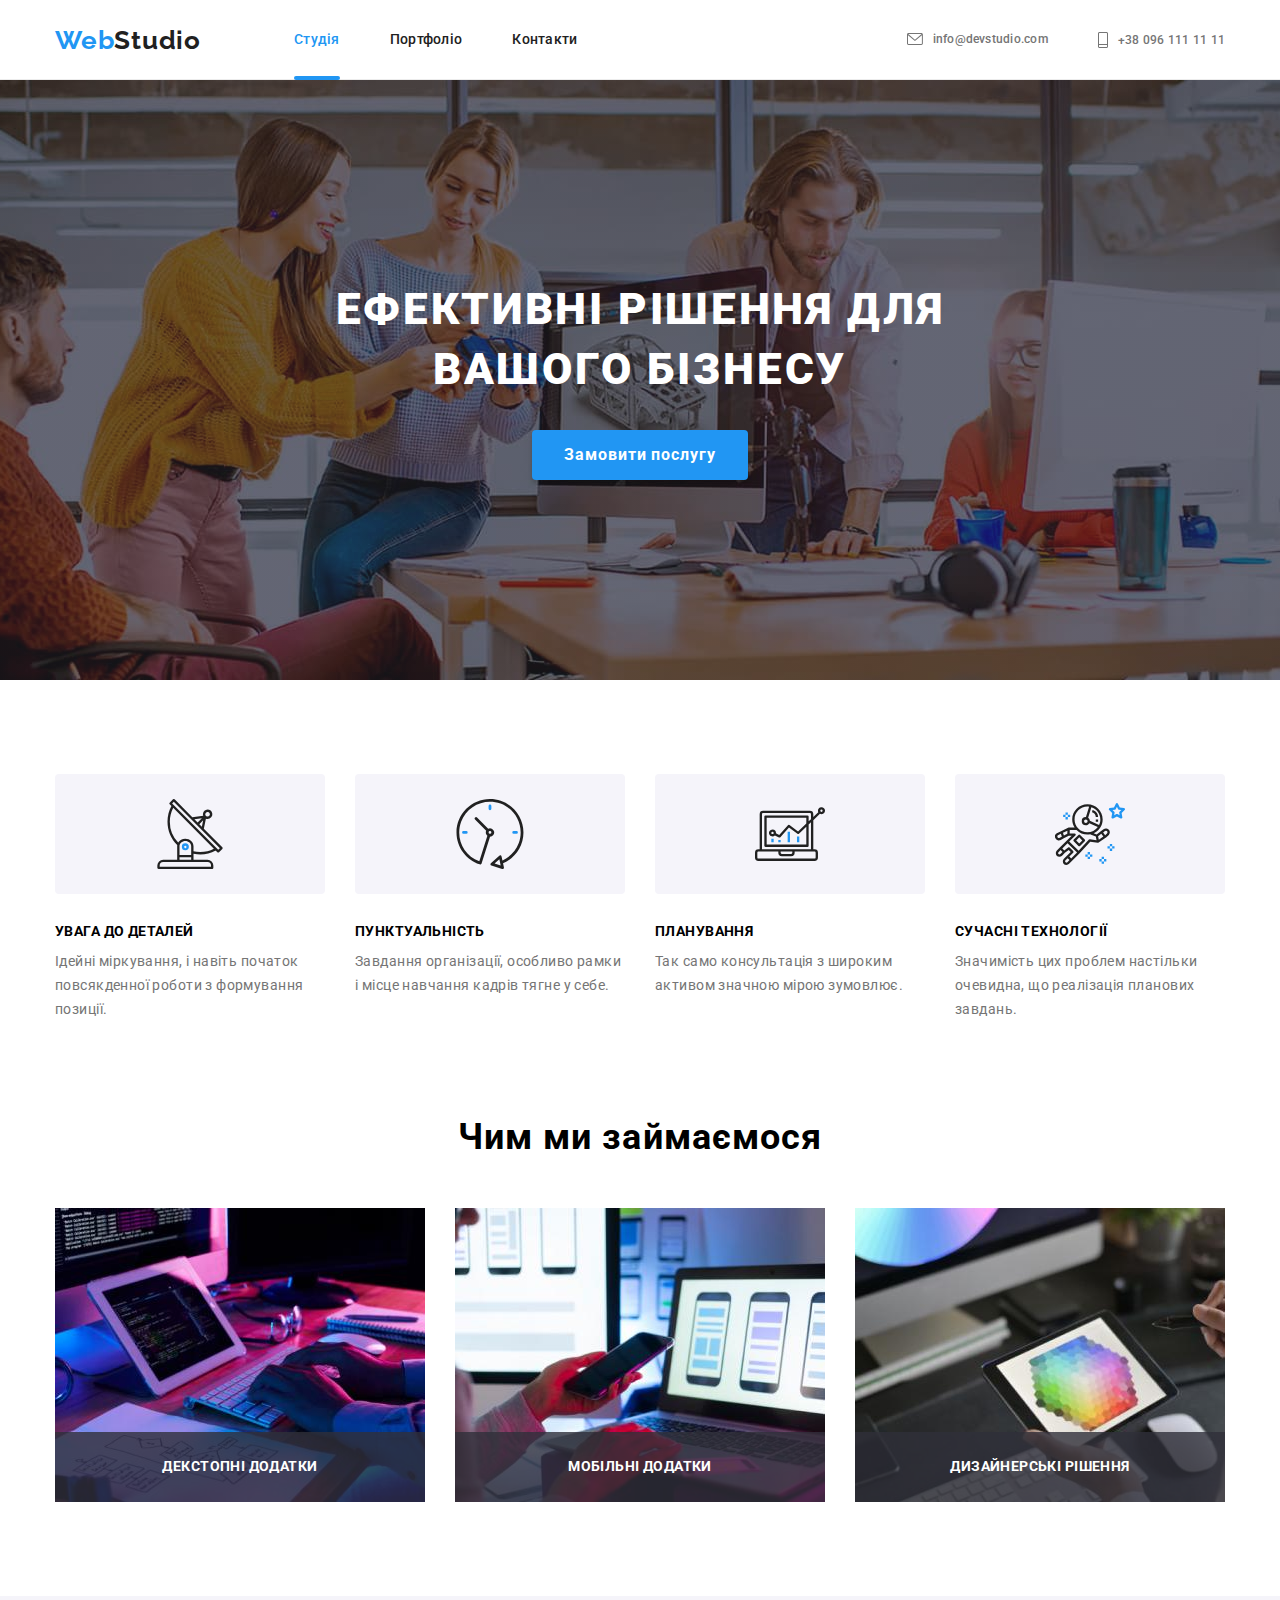
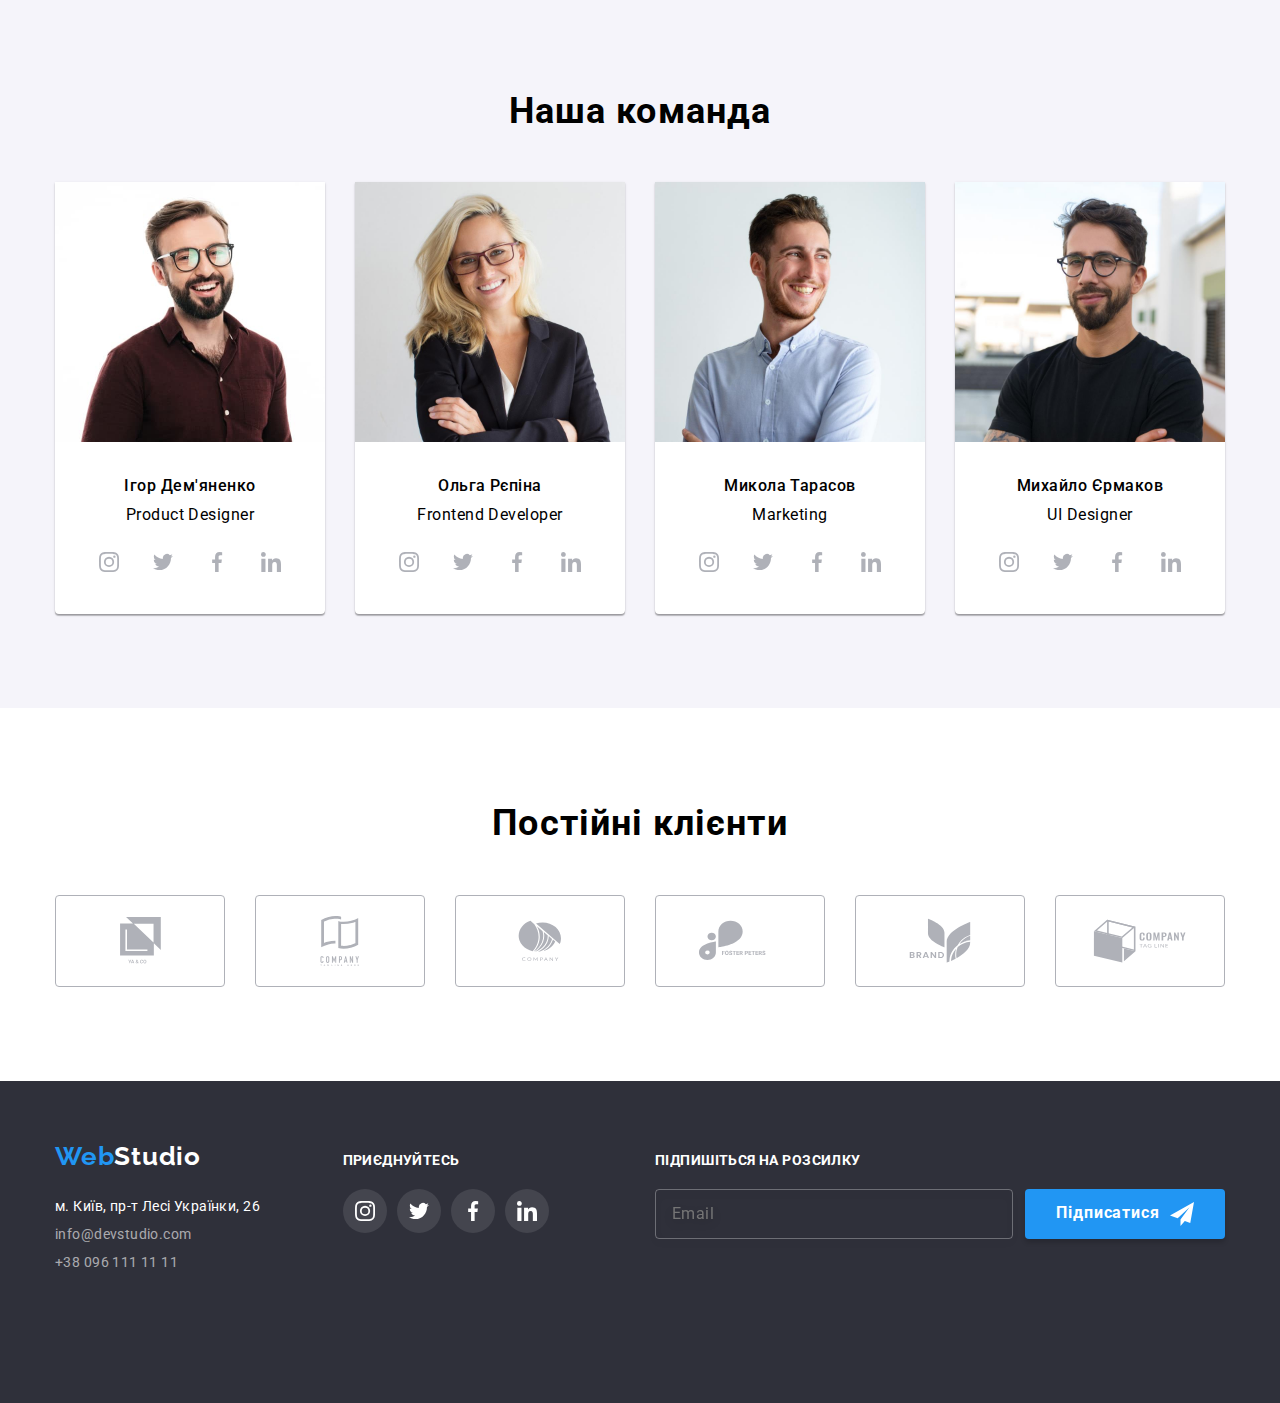
==== commit 54570e71: "3" ====
--- a/index.html
+++ b/index.html
@@ -10,7 +10,10 @@
     <link rel="stylesheet" href="./css/main.min.css" />
   </head>
   <body>
-    <!-- Navigation-->
+    
+    <!-------------------------- Header *** Меню навігації ------------------------->
+
+
     <header class="header">
       <div class="header__container">
         <a href="./index.html" class="logo"><span class="logo--accent">Web</span>Studio</a>
@@ -51,7 +54,9 @@
           </li>
         </ul>
       </div>
-      <!-- Mobile menu -->
+
+      <!------------------- Мобільне меню ----------------------->
+
       <div class="menu-container js-menu-container" id="mobile-menu">
         <button class="menu-toggle js-close-menu">
           <svg class="menu-toggle__icon" width="40" height="40" aria-label="Перемикач мобільного меню">
@@ -94,12 +99,16 @@
       </div>
     </header>
     <main>
-      <!-- Шапка -->
+      
+      <!---------------------- Ефективні рішення ---------------------->
+
       <section class="hero">
         <h1 class="hero__title">Ефективні рішення для вашого бізнесу</h1>
         <button type="button" class="hero__button" data-modal-open>Замовити послугу</button>
       </section>
-      <!-- Наші плюси -->
+
+      <!-------------- Benefits-list *** Увага до деталей -------------->
+
       <section class="benefits">
         <h2 class="visually-hidden">Переваги</h2>
         <ul class="benefits__list">
@@ -141,7 +150,9 @@
           </li>
         </ul>
       </section>
-      <!--Чим займаємось-->
+
+      <!--------------------- Чим ми займаємося --------------------------->
+
       <section class="services">
         <h2 class="services__title">Чим ми займаємося</h2>
         <ul class="services__list">
@@ -159,7 +170,10 @@
           </li>
         </ul>
       </section>
-      <!-- Команда-->
+
+      <!---------------------- Наша команда ------------------------------->
+
+
       <section class="team">
         <h2 class="team__title">Наша команда</h2>
         <ul class="team__list">
@@ -325,7 +339,9 @@
           </li>
         </ul>
       </section>
-      <!-- Постійні клієнти -->
+
+      <!----------------------- Постійні клієнти ------------------------------>
+
       <section class="clients">
         <h2 class="clients__title">Постійні клієнти</h2>
         <ul class="clients__list">
@@ -374,10 +390,12 @@
         </ul>
       </section>
     </main>
-    <!-- Footer -->
+
+    <!----------------------- Футер-Контакти ----------------------------->
+
     <footer class="page-footer">
       <div class="page-footer__container">
-        <!-- Контактні дані -->
+        <!-- Контакти -->
         <div class="address">
           <a href="./index.html" class="logo logo--footer"> <span class="logo--accent">Web</span>Studio</a>
           <address>
@@ -394,7 +412,9 @@
             </ul>
           </address>
         </div>
+
         <!-- Приєднуйтесь -->
+
         <div class="join">
           <p class="join__text">Приєднуйтесь</p>
           <ul class="icons">
@@ -428,7 +448,9 @@
             </li>
           </ul>
         </div>
+
         <!-- Підпишіться на розсилку -->
+
         <div class="subscription">
           <p class="subscription__text">Підпишіться на розсилку</p>
           <form class="subscription__form">
@@ -444,7 +466,8 @@
       </div>
     </footer>
 
-    <!-- Модальне вікно -->
+    <!-------------------------- Модальне вікно -->
+
     <div class="backdrop backdrop--hidden" data-modal>
       <div class="modal">
         <button class="close" aria-label="Кнопка закриття модального вікна" data-modal-close>
--- a/css/main.min.css
+++ b/css/main.min.css
@@ -1 +1 @@
-.projects,.filter,.page-footer__container,.clients__list,.team__list,.services__list,.benefits__list,.header__container{padding-left:15px;padding-right:15px;margin:0 auto}@media screen and (min-width: 480px){.projects,.filter,.page-footer__container,.clients__list,.team__list,.services__list,.benefits__list,.header__container{max-width:480px}}@media screen and (min-width: 768px){.projects,.filter,.page-footer__container,.clients__list,.team__list,.services__list,.benefits__list,.header__container{max-width:768px}}@media screen and (min-width: 1200px){.projects,.filter,.page-footer__container,.clients__list,.team__list,.services__list,.benefits__list,.header__container{display:flex;max-width:1200px;align-items:center;justify-content:center}}.clients__list,.team__list,.services__list,.benefits__list,.contacts-head,.nav,.contacts-menu{list-style:none}@media screen and (min-width: 768px){.clients__list,.team__list,.services__list,.benefits__list,.contacts-head,.nav,.contacts-menu{display:flex;margin-top:0;margin-bottom:0}}.projects-section,.clients,.team,.services,.benefits{padding-top:60px;padding-bottom:60px}@media screen and (min-width: 1200px){.projects-section,.clients,.team,.services,.benefits{padding-top:94px;padding-bottom:94px}}.clients__title,.team__title,.services__title{font-size:28px;line-height:1.18;text-align:center;letter-spacing:.03em;margin-bottom:30px}@media screen and (min-width: 1200px){.clients__title,.team__title,.services__title{font-size:36px;line-height:1.17;margin-top:0;margin-bottom:50px}}.visually-hidden{position:absolute;white-space:nowrap;width:1px;height:1px;overflow:hidden;border:0;padding:0;clip:rect(0 0 0 0);-webkit-clip-path:inset(50%);clip-path:inset(50%);margin:-1px}body{margin-left:auto;margin-right:auto;color:var(--primary-text-color);font-family:"Roboto",-apple-system,BlinkMacSystemFont,avenir next,avenir,segoe ui,helvetica neue,helvetica,Cantarell,Ubuntu,roboto,noto,arial,sans-serif}body.modal-open{overflow:hidden}@media screen and (max-width: 767px){body{padding-top:60px}}h1,h2,h3,h4,h5,h6,p,ul{margin:0;padding:0}.header{position:fixed;z-index:1;top:0;left:0;width:100%;height:60px;border-bottom:1px solid #ececec;background:#fff}@media screen and (min-width: 768px){.header{position:relative;height:80px}}.header__container{position:relative;display:flex;justify-content:space-between;align-items:center;margin:10px auto}@media screen and (min-width: 768px){.header__container{margin:0 auto}}.logo{display:block;font-family:Raleway;text-decoration:none;font-weight:700;font-size:24px;line-height:1.17;letter-spacing:.03em;color:#212121;margin-right:0}@media screen and (min-width: 768px){.logo{margin-right:88px}}@media screen and (min-width: 1200px){.logo{margin-right:93px;font-size:26px;line-height:1.19;text-align:right}}.logo--accent{color:#2196f3}.logo--footer{color:#fff;margin-bottom:28px}@media screen and (min-width: 768px){.logo--footer{margin-left:auto;margin-right:auto;margin-bottom:28px}}@media screen and (min-width: 1200px){.logo--footer{margin-left:0}}.menu-button{display:inline-flex;margin-right:0;padding:0;border:none;background-color:rgba(0,0,0,0);cursor:pointer}@media screen and (min-width: 768px){.menu-button{display:none}}.menu-toggle{min-height:40px;min-width:40px;display:flex;align-items:center;justify-content:center;margin-left:auto;padding:0;background-color:rgba(0,0,0,0);cursor:pointer;border:none;border-radius:50%;outline:none}.menu-toggle:hover,.menu-toggle:focus{color:#2196f3}.menu-toggle__icon{fill:currentColor}.menu-container .menu-toggle{position:absolute;top:16px;right:16px}@media screen and (min-width: 768px){.menu-toggle{display:none}}.menu-container{position:fixed;top:0;left:0;width:100vw;height:100vh;padding:48px 40px;display:flex;flex-direction:column;background-color:#fff;z-index:999;overflow-y:scroll;transform:translateX(100%);transition:transform 250ms cubic-bezier(0.4, 0, 0.2, 1)}.menu-container.is-open{transform:translateX(0)}@media screen and (max-width: 459px){.menu-container{padding:40px 25px}}@media screen and (min-width: 768px){.menu-container{display:none}}.mobile-menu{padding:0;margin-bottom:auto;list-style:none}.mobile-menu__item{margin-bottom:32px}@media screen and (max-width: 459px){.mobile-menu__item{margin-bottom:16px}}.mobile-menu__link{display:block;color:#212121;text-decoration:none;font-weight:500;font-size:40px;line-height:47px;letter-spacing:.02em;color:#212121;transition:color 250ms cubic-bezier(0.4, 0, 0.2, 1)}@media screen and (max-width: 459px){.mobile-menu__link{font-size:32px}}.mobile-menu__link:hover,.mobile-menu__link:focus{color:#2196f3}.mobile-menu__link--current{color:#2196f3}.contacts-menu{margin-bottom:32px}.contacts-menu__item{margin-bottom:32px}.contacts-menu__tel{font-weight:500;font-size:24px;line-height:1.18;letter-spacing:.02em;color:#2196f3;text-decoration:none}.contacts-menu__tel:hover,.contacts-menu__tel:focus{color:#2196f3}@media screen and (min-width: 459px){.contacts-menu__tel{font-size:34px}}.contacts-menu__mail{font-weight:500;font-size:24px;line-height:28px;letter-spacing:.02em;color:#757575;text-decoration:none}.contacts-menu__mail:hover,.contacts-menu__mail:focus{color:#2196f3}.social-menu{display:flex;justify-content:start;flex-wrap:wrap;list-style:none;row-gap:10px}.social-menu__item{border-right:1px solid rgba(33,33,33,.2);padding-right:10px;margin-right:10px}.social-menu__item:last-child{border:none}.social-menu__item:first-child{padding-left:0}.social-menu__link{font-weight:500;font-size:12px;line-height:1.22;letter-spacing:.02em;color:#2196f3;text-decoration:none}@media screen and (min-width: 460px){.social-menu__link{font-size:18px}}.nav{padding-left:0}@media screen and (max-width: 767px){.nav{display:none}}@media screen and (min-width: 768px){.nav__item{display:flex;position:relative;margin-left:50px}.nav__item:first-child{margin-left:0}}.nav__link{display:block;padding-top:32px;padding-bottom:32px;font-weight:500;font-size:14px;line-height:1.14;text-decoration:none;letter-spacing:.02em;color:#212121;transition:color 250ms cubic-bezier(0.4, 0, 0.2, 1)}.nav__link:hover,.nav__link:focus{color:#2196f3}.nav__link--current{color:#2196f3}@media screen and (min-width: 768px){.nav__link--current::after{content:"";position:absolute;bottom:0;right:0;height:4px;width:100%;background:#2196f3;border-radius:2px}}.contacts-head{margin-left:auto;display:flex}@media screen and (max-width: 767px){.contacts-head{display:none}}@media screen and (min-width: 768px)and (max-width: 1199px){.contacts-head{flex-direction:column}}@media screen and (min-width: 768px)and (max-width: 1199px){.contacts-head__item{margin-bottom:10px}.contacts-head__item:last-child{margin-bottom:0}}@media screen and (min-width: 1200px){.contacts-head__item{margin-right:50px}.contacts-head__item:last-child{margin-right:0}}.contacts-head__link{font-weight:500;font-size:14px;line-height:1.14;text-decoration:none;color:#757575;letter-spacing:.02em;align-items:center}.contacts-head__link:hover,.contacts-head__link:focus{color:#2196f3}@media screen and (min-width: 1200px){.contacts-head__link{display:flex;padding-top:32px;padding-bottom:32px}}.contacts-head__icon{fill:currentColor;margin-right:10px;padding:0;margin-bottom:0}.hero{margin:0 auto;max-width:480px;min-height:400px;padding:118px 30px;background-color:#c4c4c4;background-image:linear-gradient(to right, rgba(47, 48, 58, 0.4), rgba(47, 48, 58, 0.4)),url("../images/hero-mobile.jpg");background-repeat:no-repeat;background-size:cover;background-position:center;text-align:center}@media(min-device-pixel-ratio: 2),(-webkit-min-device-pixel-ratio: 2),(min-resolution: 192dpi),(min-resolution: 2dppx){.hero{background-image:linear-gradient(to right, rgba(47, 48, 58, 0.4), rgba(47, 48, 58, 0.4)),url("../images/hero-mobile@2x.jpg")}}@media screen and (min-width: 577px){.hero{max-width:768px;padding:118px 60px;background-image:linear-gradient(to right, rgba(47, 48, 58, 0.4), rgba(47, 48, 58, 0.4)),url("../images/hero-tablet.jpg");background-size:cover}}@media screen and (min-width: 577px)and (min-device-pixel-ratio: 2),screen and (min-width: 577px)and (-webkit-min-device-pixel-ratio: 2),screen and (min-width: 577px)and (min-resolution: 192dpi),screen and (min-width: 577px)and (min-resolution: 2dppx){.hero{background-image:linear-gradient(to right, rgba(47, 48, 58, 0.4), rgba(47, 48, 58, 0.4)),url("../images/hero-tablet@2x.jpg")}}@media screen and (min-width: 961px){.hero{max-width:1600px;min-height:600px;padding:200px 0;background-image:linear-gradient(to right, rgba(47, 48, 58, 0.4), rgba(47, 48, 58, 0.4)),url("../images/hero.jpg");background-size:cover}}@media screen and (min-width: 961px)and (min-device-pixel-ratio: 2),screen and (min-width: 961px)and (-webkit-min-device-pixel-ratio: 2),screen and (min-width: 961px)and (min-resolution: 192dpi),screen and (min-width: 961px)and (min-resolution: 2dppx){.hero{background-image:linear-gradient(to right, rgba(47, 48, 58, 0.4), rgba(47, 48, 58, 0.4)),url("../images/hero@2x.jpg")}}.hero__title{max-width:360px;margin:0 auto 30px;color:#fff;text-transform:uppercase;font-weight:900;font-size:26px;line-height:1.62;letter-spacing:.06em}@media screen and (min-width: 1200px){.hero__title{max-width:696px;font-size:44px;line-height:1.36}}.hero__button{padding:10px 32px;background-color:#2196f3;color:#fff;font-weight:700;font-size:16px;line-height:1.88;letter-spacing:.06em;font-family:inherit;cursor:pointer;box-shadow:0px 4px 4px rgba(0,0,0,.15);border-radius:4px;border:none;transition:background-color 250ms cubic-bezier(0.4, 0, 0.2, 1)}.hero__button:hover,.hero__button:focus{background-color:#188ce8}@media screen and (min-width: 1200px){.benefits{padding-bottom:0}}.benefits__list{display:block}@media screen and (min-width: 768px){.benefits__list{display:flex;flex-wrap:wrap;gap:30px}}@media screen and (min-width: 1200px){.benefits__list{align-items:start;flex-wrap:nowrap}}.benefits__item{margin-bottom:30px}.benefits__item:last-child{margin-bottom:0}@media screen and (min-width: 768px){.benefits__item{width:354px;margin-bottom:0}}@media screen and (min-width: 1200px){.benefits__item{width:270px}}.benefits__icons-container{display:flex;background-color:#f5f4fa;border-radius:4px;height:120px;margin-bottom:30px}.benefits__icon{margin:auto;width:70px;height:70px}.benefits__title{text-align:center;margin-top:0;margin-bottom:10px;font-size:14px;line-height:1.14;text-transform:uppercase;letter-spacing:.03em}@media screen and (min-width: 768px){.benefits__title{text-align:left}}.benefits__text{margin-top:0;margin-bottom:0;color:#757575;font-size:14px;line-height:1.71;letter-spacing:.03em}@media screen and (max-width: 1199px){.services{display:none}}.services__item{position:relative;margin-left:30px}.services__item:first-child{margin-left:0}.services__img{display:block}.services__text{position:absolute;width:100%;bottom:0;padding-top:27px;padding-bottom:27px;font-weight:700;font-size:14px;line-height:1.14;text-align:center;letter-spacing:.03em;text-transform:uppercase;color:#fff;background-color:rgba(47,48,58,.8)}.team{background-color:#f5f4fa}@media screen and (min-width: 768px){.team__list{flex-wrap:wrap;gap:30px}}@media screen and (min-width: 1200px){.team__list{flex-wrap:nowrap}}.team__item{background:#fff;box-shadow:0px 1px 3px rgba(0,0,0,.12),0px 1px 1px rgba(0,0,0,.14),0px 2px 1px rgba(0,0,0,.2);border-radius:0px 0px 4px 4px;text-align:center;padding-bottom:30px;margin-bottom:30px}.team__item:last-child{margin-bottom:0}@media screen and (min-width: 768px){.team__item{width:354px;margin-bottom:0}}@media screen and (min-width: 1200px){.team__item{width:270px}}.team__img{width:100%;height:100%;margin-bottom:30px}@media screen and (min-width: 768px){.team__img{height:374px}}@media screen and (min-width: 1200px){.team__img{height:260px}}.team__name{margin-top:0;margin-bottom:10px;font-weight:500;font-size:16px;line-height:1.19;letter-spacing:.03em}.team__direct{margin-top:0;margin-bottom:16px;font-size:16px;line-height:1.19;letter-spacing:.03em}.icons{display:flex;justify-content:center;list-style:none}.join .icons{padding-left:0;padding-right:0;margin-bottom:60px}.icons__list{margin-left:10px}.icons__list:first-child{margin-left:0}.icons__link{display:flex;align-items:center;justify-content:center;text-decoration:none;width:44px;height:44px;color:#afb1b8;border-radius:50%;transition:background-color 250ms cubic-bezier(0.4, 0, 0.2, 1),color 250ms cubic-bezier(0.4, 0, 0.2, 1)}.icons__link:hover,.icons__link:focus{background-color:#2196f3;color:#fff;outline:none}.join .icons__link{color:#fff;background-color:rgba(255,255,255,.1);border-radius:50%;transition:background-color 250ms cubic-bezier(0.4, 0, 0.2, 1),color 250ms cubic-bezier(0.4, 0, 0.2, 1)}.join .icons__link:hover,.join .icons__link:focus{background-color:#2196f3;color:#fff}.icons__svg{width:20px;height:20px;align-items:center;fill:currentColor}.clients__list{display:flex;flex-wrap:wrap;gap:30px;justify-content:center}@media screen and (min-width: 1200px){.clients__list{flex-wrap:nowrap}}.clients__item{width:210px}@media screen and (min-width: 1200px){.clients__item{width:170px}}.clients__link{display:flex;align-items:center;justify-content:center;height:92px;color:#afb1b8;border:1px solid;border-radius:4px;transition:color 250ms cubic-bezier(0.4, 0, 0.2, 1)}.clients__link:hover,.clients__link:focus{color:#2196f3}@media screen and (min-width: 1200px){.clients__link{width:170px}}.clients__icon{fill:currentColor}.page-footer{padding-top:60px;padding-bottom:60px;background-color:#2f303a}.page-footer__container{text-align:center}@media screen and (min-width: 768px){.page-footer__container{display:flex;flex-wrap:wrap;justify-content:center;align-items:baseline}}@media screen and (min-width: 1200px){.page-footer__container{justify-content:space-between;text-align:start}}.address{display:flex;flex-direction:column}@media screen and (min-width: 768px){.address{margin-right:165px}}@media screen and (min-width: 1200px){.address{align-items:start;justify-content:start;margin-right:70px;margin-left:0}}.address__list{padding-left:0;margin-top:0;margin-bottom:60px;font-size:14px;line-height:1.14;letter-spacing:.03em;font-style:normal;list-style:none}@media screen and (min-width: 1200px){.address__list{margin-bottom:0}}.address__link{display:inline-block;color:#fff;text-decoration:none;transition:color 250ms cubic-bezier(0.4, 0, 0.2, 1);margin-bottom:12px}.address__link:hover,.address__link:focus{color:#2196f3}.address__item{display:inline-block;color:rgba(255,255,255,.6);text-decoration:none;transition:color 250ms cubic-bezier(0.4, 0, 0.2, 1);margin-bottom:12px;text-align:start}.address__item:hover,.address__item:focus{color:#2196f3}@media screen and (min-width: 1200px){.join{display:flex;flex-direction:column;margin-right:94px}}.join__text{text-transform:uppercase;color:#fff;font-weight:700;font-size:14px;line-height:1.14;letter-spacing:.03em;margin-bottom:20px}@media screen and (min-width: 768px)and (max-width: 1199px){.subscription{width:450px}}.subscription__text{margin-bottom:20px;font-weight:700;font-size:14px;line-height:1.14;letter-spacing:.03em;text-transform:uppercase;color:#fff}.subscription__form{display:flex;flex-direction:column;align-items:center}@media screen and (min-width: 1200px){.subscription__form{flex-direction:row;align-items:center}}.subscription__input{width:100%;margin-bottom:20px;height:50px;border:1px solid rgba(255,255,255,.3);filter:drop-shadow(0px 4px 4px rgba(0, 0, 0, 0.15));border-radius:4px;background-color:rgba(0,0,0,0);font-weight:400;font-size:16px;line-height:1.25;letter-spacing:.03em;color:rgba(255,255,255,.6);outline:none;padding-left:16px;padding-right:16px}@media screen and (min-width: 1200px){.subscription__input{width:358px;margin-right:12px;margin-bottom:0}}.subscription__button{display:flex;align-items:center;justify-content:center;text-align:center;width:200px;height:50px;box-shadow:0px 4px 4px rgba(0,0,0,.15);border:none;border-radius:4px;background-color:#2196f3;font-family:inherit;font-weight:700;font-size:16px;line-height:1.88;letter-spacing:.06em;color:#fff;cursor:pointer}.subscription__button:hover,.subscription__button:focus{background:#188ce8;box-shadow:0px 4px 4px rgba(0,0,0,.15);border-radius:4px}.subscription__icon{margin-left:10px;width:24px;height:24px}.backdrop{position:fixed;z-index:2;top:0;left:0;width:100%;height:100%;background-color:rgba(0,0,0,.2);opacity:1;transition:opacity 250ms cubic-bezier(0.4, 0, 0.2, 1);overflow-y:scroll}.backdrop--hidden{opacity:0;pointer-events:none}.modal{position:absolute;top:93px;left:50%;max-width:450px;width:100%;transform:translateX(-50%);background-color:#fff;box-shadow:0px 1px 3px rgba(0,0,0,.12),0px 1px 1px rgba(0,0,0,.14),0px 2px 1px rgba(0,0,0,.2);border-radius:4px;transition:transform 250ms cubic-bezier(0.4, 0, 0.2, 1)}@media screen and (min-width: 768px){.modal{top:50%;transform:translate(-50%, -50%)}}@media screen and (min-width: 1200px){.modal{max-width:528px;transform:translate(-50%, -50%) scale(1)}}.backdrop--hidden .modal{position:absolute;top:50%;left:50%;transform:translate(-50%, -50%) scale(0)}.close{position:absolute;top:8px;right:8px;width:30px;height:30px;background-color:#fff;border:1px solid rgba(0,0,0,.1);border-radius:50%;display:flex;transition:fill 250ms cubic-bezier(0.4, 0, 0.2, 1)}.close__icon{margin:auto;width:18px;height:18px;right:50%;align-items:center;cursor:pointer}.close:hover .close__icon,.close:focus .close__icon{fill:#2196f3}.form__input:hover+.form__icon{fill:#2196f3;border-color:#2196f3}.form__input:hover{border-color:#2196f3;cursor:pointer}.form__textarea:hover{border-color:#2196f3}.form{padding:40px}.form__title{display:block;text-align:center;font-weight:700;font-size:20px;line-height:1.5;letter-spacing:.03em;margin-bottom:12px}@media screen and (min-width: 1200px){.form__title{line-height:1.15}}.form__field{position:relative;display:flex;flex-direction:column;margin-bottom:10px}.form__label{font-weight:400;font-size:12px;line-height:1.17;letter-spacing:.01em;color:#757575;margin-bottom:4px}.form__input{height:40px;border:1px solid rgba(33,33,33,.2);border-radius:4px;padding-left:42px;transition:border 250ms cubic-bezier(0.4, 0, 0.2, 1)}.form__input:hover{cursor:pointer}.form__input:focus{outline:none;border:1px solid #2196f3}.form__icon{position:absolute;top:50%;left:12px;width:18px;height:18px}.form__icon:focus{outline:none;border:1px solid #2196f3}.form__input:focus+.form__icon{fill:#2196f3}.form__comment{display:flex;flex-direction:column;width:100%}.form__textarea{width:100%;height:120px;padding:12px 16px;margin-bottom:20px;border:1px solid rgba(33,33,33,.2);border-radius:4px;font-weight:400;font-size:12px;line-height:1.17;letter-spacing:.01em;resize:none;transition:border 250ms cubic-bezier(0.4, 0, 0.2, 1)}.form__textarea::-moz-placeholder{color:rgba(117,117,117,.5)}.form__textarea:-ms-input-placeholder{color:rgba(117,117,117,.5)}.form__textarea::placeholder{color:rgba(117,117,117,.5)}.form__textarea:focus{outline:none;border:1px solid #2196f3}.form__button{display:block;width:200px;height:50px;margin-left:auto;margin-right:auto;font-weight:700;font-size:16px;line-height:1.88;letter-spacing:.06em;color:#fff;background:#2196f3;box-shadow:0px 4px 4px rgba(0,0,0,.15);border:none;border-radius:4px;cursor:pointer;transition:background-color 250ms cubic-bezier(0.4, 0, 0.2, 1)}.form__button:hover,.form__button:focus{background:#188ce8;box-shadow:0px 4px 4px rgba(0,0,0,.15)}.checkbox{display:flex;justify-content:center;margin-bottom:30px;transition:transform 250ms cubic-bezier(0.4, 0, 0.2, 1);font-weight:400;font-size:12px;line-height:1.17;letter-spacing:.03em;color:#757575}@media screen and (min-width: 1200px){.checkbox{font-size:14px;line-height:1.71}}.checkbox__input{-webkit-appearance:none;-moz-appearance:none;appearance:none;margin-right:12px}.checkbox__label{position:relative}.checkbox__icon{position:absolute;top:-2px;left:0;transform:translate(-50%);width:16px;height:15px;border:2px solid #212121;border-radius:2px;fill:#fff}@media screen and (min-width: 1200px){.checkbox__icon{top:4px}}.checkbox__input:checked~.checkbox__icon{fill:#2196f3;border:rgba(0,0,0,0)}.checkbox__link{color:#2196f3;-webkit-text-decoration-skip-ink:none;text-decoration-skip-ink:none}.filter{margin-bottom:40px}@media screen and (min-width: 768px){.filter{margin-bottom:30px}}@media screen and (min-width: 1200px){.filter{margin-bottom:50px}}.filter__list{width:80%;display:flex;flex-wrap:wrap;padding:0;list-style:none;gap:8px}@media screen and (min-width: 768px){.filter__list{width:100%;justify-content:center}}.filter__item{margin-bottom:15px}@media screen and (min-width: 768px){.filter__item{margin:0}}.filter__button{padding:6px 22px;font-family:inherit;font-weight:500;font-size:16px;line-height:1.62;letter-spacing:.03em;background-color:#f5f4fa;border:none;border-radius:4px;cursor:pointer;transition:color 250ms cubic-bezier(0.4, 0, 0.2, 1),background-color 250ms cubic-bezier(0.4, 0, 0.2, 1),box-shadow 250ms cubic-bezier(0.4, 0, 0.2, 1)}.filter__button:hover,.filter__button:focus{color:#fff;background-color:#2196f3;box-shadow:0px 3px 1px rgba(0,0,0,.1),0px 1px 2px rgba(0,0,0,.08),0px 2px 2px rgba(0,0,0,.12)}.projects__list{display:flex;flex-wrap:wrap;padding-left:0;margin-top:0;margin-bottom:0;list-style:none;gap:30px}.projects__item{width:100%}@media screen and (min-width: 768px){.projects__item{width:354px}}@media screen and (min-width: 1200px){.projects__item{width:calc((100% - 60px)/3)}}.projects__link{display:flex;flex-direction:column;text-decoration:none;height:100%;transition:box-shadow 250ms cubic-bezier(0.4, 0, 0.2, 1)}.projects__link:hover,.projects__link:focus{box-shadow:0px 1px 1px rgba(0,0,0,.12),0px 4px 4px rgba(0,0,0,.06),1px 4px 6px rgba(0,0,0,.16)}.projects__thumb{position:relative;overflow:hidden}.projects__img{display:block;width:100%}.projects__overlay{position:absolute;top:0;left:0;width:100%;height:100%;transform:translateY(100%);transition:transform 250ms cubic-bezier(0.4, 0, 0.2, 1);padding:77px 24px;font-size:18px;line-height:1.56;letter-spacing:.03em;opacity:0;color:#fff;background:rgba(33,150,243,.9)}@media screen and (max-width: 479px){.projects__overlay{padding:24px;font-size:16px}}@media screen and (min-width: 768px){.projects__overlay{padding-top:48px}}@media screen and (min-width: 1200px){.projects__overlay{padding:63px 24px}}.projects__link:hover .projects__overlay,.projects__link:focus .projects__overlay{transform:translatey(0);opacity:1}.projects__border{flex-grow:1;border-right:1px solid #eee;border-left:1px solid #eee;border-bottom:1px solid #eee;padding:20px 24px}.projects__title{margin-bottom:4px;font-size:18px;line-height:2;letter-spacing:.06em;color:#212121}.projects__text{margin:0;font-size:16px;line-height:1.88;letter-spacing:.03em;color:#757575}/*# sourceMappingURL=main.min.css.map */+.projects,.filter,.page-footer__container,.clients__list,.team__list,.services__list,.benefits__list,.header__container{padding-left:15px;padding-right:15px;margin:0 auto}@media screen and (min-width: 480px){.projects,.filter,.page-footer__container,.clients__list,.team__list,.services__list,.benefits__list,.header__container{max-width:480px}}@media screen and (min-width: 768px){.projects,.filter,.page-footer__container,.clients__list,.team__list,.services__list,.benefits__list,.header__container{max-width:768px}}@media screen and (min-width: 1200px){.projects,.filter,.page-footer__container,.clients__list,.team__list,.services__list,.benefits__list,.header__container{display:flex;max-width:1200px;align-items:center;justify-content:center}}.clients__list,.team__list,.services__list,.benefits__list,.contacts-head,.nav,.contacts-menu{list-style:none}@media screen and (min-width: 768px){.clients__list,.team__list,.services__list,.benefits__list,.contacts-head,.nav,.contacts-menu{display:flex;margin-top:0;margin-bottom:0}}.projects-section,.clients,.team,.services,.benefits{padding-top:60px;padding-bottom:60px}@media screen and (min-width: 1200px){.projects-section,.clients,.team,.services,.benefits{padding-top:94px;padding-bottom:94px}}.clients__title,.team__title,.services__title{font-size:28px;line-height:1.18;text-align:center;letter-spacing:.03em;margin-bottom:30px}@media screen and (min-width: 1200px){.clients__title,.team__title,.services__title{font-size:36px;line-height:1.17;margin-top:0;margin-bottom:50px}}.visually-hidden{position:absolute;white-space:nowrap;width:1px;height:1px;overflow:hidden;border:0;padding:0;clip:rect(0 0 0 0);-webkit-clip-path:inset(50%);clip-path:inset(50%);margin:-1px}body{margin-left:auto;margin-right:auto;color:var(--primary-text-color);font-family:"Roboto",-apple-system,BlinkMacSystemFont,avenir next,avenir,segoe ui,helvetica neue,helvetica,Cantarell,Ubuntu,roboto,noto,arial,sans-serif}body.modal-open{overflow:hidden}@media screen and (max-width: 767px){body{padding-top:60px}}h1,h2,h3,h4,h5,h6,p,ul{margin:0;padding:0}.header{position:fixed;z-index:1;top:0;left:0;width:100%;height:60px;border-bottom:1px solid #ececec;background:#fff}@media screen and (min-width: 768px){.header{position:relative;height:80px}}.header__container{position:relative;display:flex;justify-content:space-between;align-items:center;margin:10px auto}@media screen and (min-width: 768px){.header__container{margin:0 auto}}.logo{display:block;font-family:Raleway;text-decoration:none;font-weight:700;font-size:24px;line-height:1.17;letter-spacing:.03em;color:#212121;margin-right:0}@media screen and (min-width: 768px){.logo{margin-right:88px}}@media screen and (min-width: 1200px){.logo{margin-right:93px;font-size:26px;line-height:1.19;text-align:right}}.logo--accent{color:#2196f3}.logo--footer{color:#fff;margin-bottom:28px}@media screen and (min-width: 768px){.logo--footer{margin-left:auto;margin-right:auto;margin-bottom:28px}}@media screen and (min-width: 1200px){.logo--footer{margin-left:0}}.menu-button{display:inline-flex;margin-right:0;padding:0;border:none;background-color:rgba(0,0,0,0);cursor:pointer}@media screen and (min-width: 768px){.menu-button{display:none}}.menu-toggle{min-height:40px;min-width:40px;display:flex;align-items:center;justify-content:center;margin-left:auto;padding:0;background-color:rgba(0,0,0,0);cursor:pointer;border:none;border-radius:50%;outline:none}.menu-toggle:hover,.menu-toggle:focus{color:#2196f3}.menu-toggle__icon{fill:currentColor}.menu-container .menu-toggle{position:absolute;top:16px;right:16px}@media screen and (min-width: 768px){.menu-toggle{display:none}}.menu-container{position:fixed;top:0;left:0;width:100vw;height:100vh;padding:48px 40px;display:flex;flex-direction:column;background-color:#fff;z-index:999;overflow-y:scroll;transform:translateX(100%);transition:transform 250ms cubic-bezier(0.4, 0, 0.2, 1)}.menu-container.is-open{transform:translateX(0)}@media screen and (max-width: 459px){.menu-container{padding:40px 25px}}@media screen and (min-width: 768px){.menu-container{display:none}}.mobile-menu{padding:0;margin-bottom:auto;list-style:none}.mobile-menu__item{margin-bottom:32px}@media screen and (max-width: 459px){.mobile-menu__item{margin-bottom:16px}}.mobile-menu__link{display:block;color:#212121;text-decoration:none;font-weight:500;font-size:40px;line-height:47px;letter-spacing:.02em;color:#212121;transition:color 250ms cubic-bezier(0.4, 0, 0.2, 1)}@media screen and (max-width: 459px){.mobile-menu__link{font-size:32px}}.mobile-menu__link:hover,.mobile-menu__link:focus{color:#2196f3}.mobile-menu__link--current{color:#2196f3}.contacts-menu{margin-bottom:32px}.contacts-menu__item{margin-bottom:32px}.contacts-menu__tel{font-weight:500;font-size:24px;line-height:1.18;letter-spacing:.02em;color:#2196f3;text-decoration:none}.contacts-menu__tel:hover,.contacts-menu__tel:focus{color:#2196f3}@media screen and (min-width: 459px){.contacts-menu__tel{font-size:34px}}.contacts-menu__mail{font-weight:500;font-size:24px;line-height:28px;letter-spacing:.02em;color:#757575;text-decoration:none}.contacts-menu__mail:hover,.contacts-menu__mail:focus{color:#2196f3}.social-menu{display:flex;justify-content:start;flex-wrap:wrap;list-style:none;row-gap:10px}.social-menu__item{border-right:1px solid rgba(33,33,33,.2);padding-right:10px;margin-right:10px}.social-menu__item:last-child{border:none}.social-menu__item:first-child{padding-left:0}.social-menu__link{font-weight:500;font-size:12px;line-height:1.22;letter-spacing:.02em;color:#2196f3;text-decoration:none}@media screen and (min-width: 460px){.social-menu__link{font-size:18px}}.nav{padding-left:0}@media screen and (max-width: 767px){.nav{display:none}}@media screen and (min-width: 768px){.nav__item{display:flex;position:relative;margin-left:50px}.nav__item:first-child{margin-left:0}}.nav__link{display:block;padding-top:32px;padding-bottom:32px;font-weight:500;font-size:14px;line-height:1.14;text-decoration:none;letter-spacing:.02em;color:#212121;transition:color 250ms cubic-bezier(0.4, 0, 0.2, 1)}.nav__link:hover,.nav__link:focus{color:#2196f3}.nav__link--current{color:#2196f3}@media screen and (min-width: 768px){.nav__link--current::after{content:"";position:absolute;bottom:0;right:0;height:4px;width:100%;background:#2196f3;border-radius:2px}}.contacts-head{margin-left:auto;display:flex}@media screen and (max-width: 767px){.contacts-head{display:none}}@media screen and (min-width: 768px)and (max-width: 1199px){.contacts-head{flex-direction:column}}@media screen and (min-width: 768px)and (max-width: 1199px){.contacts-head__item{margin-bottom:10px}.contacts-head__item:last-child{margin-bottom:0}}@media screen and (min-width: 1200px){.contacts-head__item{margin-right:50px}.contacts-head__item:last-child{margin-right:0}}.contacts-head__link{font-weight:500;font-size:12px;line-height:1.17;text-decoration:none;color:#757575;letter-spacing:.02em;align-items:center}.contacts-head__link:hover,.contacts-head__link:focus{color:#2196f3}@media screen and (min-width: 1200px){.contacts-head__link{display:flex;padding-top:32px;padding-bottom:32px}}.contacts-head__icon{fill:currentColor;margin-right:10px;padding:0;margin-bottom:0}.hero{margin:0 auto;max-width:480px;min-height:400px;padding:118px 30px;background-color:#c4c4c4;background-image:linear-gradient(to right, rgba(47, 48, 58, 0.4), rgba(47, 48, 58, 0.4)),url("../images/hero-mobile.jpg");background-repeat:no-repeat;background-size:cover;background-position:center;text-align:center}@media(min-device-pixel-ratio: 2),(-webkit-min-device-pixel-ratio: 2),(min-resolution: 192dpi),(min-resolution: 2dppx){.hero{background-image:linear-gradient(to right, rgba(47, 48, 58, 0.4), rgba(47, 48, 58, 0.4)),url("../images/hero-mobile@2x.jpg")}}@media screen and (min-width: 577px){.hero{max-width:768px;padding:118px 60px;background-image:linear-gradient(to right, rgba(47, 48, 58, 0.4), rgba(47, 48, 58, 0.4)),url("../images/hero-tablet.jpg");background-size:cover}}@media screen and (min-width: 577px)and (min-device-pixel-ratio: 2),screen and (min-width: 577px)and (-webkit-min-device-pixel-ratio: 2),screen and (min-width: 577px)and (min-resolution: 192dpi),screen and (min-width: 577px)and (min-resolution: 2dppx){.hero{background-image:linear-gradient(to right, rgba(47, 48, 58, 0.4), rgba(47, 48, 58, 0.4)),url("../images/hero-tablet@2x.jpg")}}@media screen and (min-width: 961px){.hero{max-width:1600px;min-height:600px;padding:200px 0;background-image:linear-gradient(to right, rgba(47, 48, 58, 0.4), rgba(47, 48, 58, 0.4)),url("../images/hero.jpg");background-size:cover}}@media screen and (min-width: 961px)and (min-device-pixel-ratio: 2),screen and (min-width: 961px)and (-webkit-min-device-pixel-ratio: 2),screen and (min-width: 961px)and (min-resolution: 192dpi),screen and (min-width: 961px)and (min-resolution: 2dppx){.hero{background-image:linear-gradient(to right, rgba(47, 48, 58, 0.4), rgba(47, 48, 58, 0.4)),url("../images/hero@2x.jpg")}}.hero__title{max-width:360px;margin:0 auto 30px;color:#fff;text-transform:uppercase;font-weight:900;font-size:26px;line-height:1.62;letter-spacing:.06em}@media screen and (min-width: 1200px){.hero__title{max-width:696px;font-size:44px;line-height:1.36}}.hero__button{padding:10px 32px;background-color:#2196f3;color:#fff;font-weight:700;font-size:16px;line-height:1.88;letter-spacing:.06em;font-family:inherit;cursor:pointer;box-shadow:0px 4px 4px rgba(0,0,0,.15);border-radius:4px;border:none;transition:background-color 250ms cubic-bezier(0.4, 0, 0.2, 1)}.hero__button:hover,.hero__button:focus{background-color:#188ce8}@media screen and (min-width: 1200px){.benefits{padding-bottom:0}}.benefits__list{display:block}@media screen and (min-width: 768px){.benefits__list{display:flex;flex-wrap:wrap;gap:30px}}@media screen and (min-width: 1200px){.benefits__list{align-items:start;flex-wrap:nowrap}}.benefits__item{margin-bottom:30px}.benefits__item:last-child{margin-bottom:0}@media screen and (min-width: 768px){.benefits__item{width:354px;margin-bottom:0}}@media screen and (min-width: 1200px){.benefits__item{width:270px}}.benefits__icons-container{display:flex;background-color:#f5f4fa;border-radius:4px;height:120px;margin-bottom:30px}.benefits__icon{margin:auto;width:70px;height:70px}.benefits__title{text-align:center;margin-top:0;margin-bottom:10px;font-size:14px;line-height:1.14;text-transform:uppercase;letter-spacing:.03em}@media screen and (min-width: 768px){.benefits__title{text-align:left}}.benefits__text{margin-top:0;margin-bottom:0;color:#757575;font-size:14px;line-height:1.71;letter-spacing:.03em}@media screen and (max-width: 1199px){.services{display:none}}.services__item{position:relative;margin-left:30px}.services__item:first-child{margin-left:0}.services__img{display:block}.services__text{position:absolute;width:100%;bottom:0;padding-top:27px;padding-bottom:27px;font-weight:700;font-size:14px;line-height:1.14;text-align:center;letter-spacing:.03em;text-transform:uppercase;color:#fff;background-color:rgba(47,48,58,.8)}.team{background-color:#f5f4fa}@media screen and (min-width: 768px){.team__list{flex-wrap:wrap;gap:30px}}@media screen and (min-width: 1200px){.team__list{flex-wrap:nowrap}}.team__item{background:#fff;box-shadow:0px 1px 3px rgba(0,0,0,.12),0px 1px 1px rgba(0,0,0,.14),0px 2px 1px rgba(0,0,0,.2);border-radius:0px 0px 4px 4px;text-align:center;padding-bottom:30px;margin-bottom:30px}.team__item:last-child{margin-bottom:0}@media screen and (min-width: 768px){.team__item{width:354px;margin-bottom:0}}@media screen and (min-width: 1200px){.team__item{width:270px}}.team__img{width:100%;height:100%;margin-bottom:30px}@media screen and (min-width: 768px){.team__img{height:374px}}@media screen and (min-width: 1200px){.team__img{height:260px}}.team__name{margin-top:0;margin-bottom:10px;font-weight:500;font-size:16px;line-height:1.19;letter-spacing:.03em}.team__direct{margin-top:0;margin-bottom:16px;font-size:16px;line-height:1.19;letter-spacing:.03em}.icons{display:flex;justify-content:center;list-style:none}.join .icons{padding-left:0;padding-right:0;margin-bottom:60px}.icons__list{margin-left:10px}.icons__list:first-child{margin-left:0}.icons__link{display:flex;align-items:center;justify-content:center;text-decoration:none;width:44px;height:44px;color:#afb1b8;border-radius:50%;transition:background-color 250ms cubic-bezier(0.4, 0, 0.2, 1),color 250ms cubic-bezier(0.4, 0, 0.2, 1)}.icons__link:hover,.icons__link:focus{background-color:#2196f3;color:#fff;outline:none}.join .icons__link{color:#fff;background-color:rgba(255,255,255,.1);border-radius:50%;transition:background-color 250ms cubic-bezier(0.4, 0, 0.2, 1),color 250ms cubic-bezier(0.4, 0, 0.2, 1)}.join .icons__link:hover,.join .icons__link:focus{background-color:#2196f3;color:#fff}.icons__svg{width:20px;height:20px;align-items:center;fill:currentColor}.clients__list{display:flex;flex-wrap:wrap;gap:30px;justify-content:center}@media screen and (min-width: 1200px){.clients__list{flex-wrap:nowrap}}.clients__item{width:210px}@media screen and (min-width: 1200px){.clients__item{width:170px}}.clients__link{display:flex;align-items:center;justify-content:center;height:92px;color:#afb1b8;border:1px solid;border-radius:4px;transition:color 250ms cubic-bezier(0.4, 0, 0.2, 1)}.clients__link:hover,.clients__link:focus{color:#2196f3}@media screen and (min-width: 1200px){.clients__link{width:170px}}.clients__icon{fill:currentColor}.page-footer{padding-top:60px;padding-bottom:60px;background-color:#2f303a}.page-footer__container{text-align:center}@media screen and (min-width: 768px){.page-footer__container{display:flex;flex-wrap:wrap;justify-content:center;align-items:baseline}}@media screen and (min-width: 1200px){.page-footer__container{justify-content:space-between;text-align:start}}.address{display:flex;flex-direction:column;margin-bottom:60px}@media screen and (min-width: 768px){.address{margin-right:165px;margin-bottom:60px}}@media screen and (min-width: 1200px){.address{align-items:start;justify-content:start;margin-right:70px;margin-left:0}}.address__list{padding-left:0;margin-top:0;font-size:14px;line-height:1.14;letter-spacing:.03em;font-style:normal;list-style:none}@media screen and (min-width: 1200px){.address__list{margin-bottom:0}}.address__link{display:inline-block;color:#fff;text-decoration:none;transition:color 250ms cubic-bezier(0.4, 0, 0.2, 1);margin-bottom:12px}.address__link:hover,.address__link:focus{color:#2196f3}.address__item{display:inline-block;color:rgba(255,255,255,.6);text-decoration:none;transition:color 250ms cubic-bezier(0.4, 0, 0.2, 1);margin-bottom:12px;text-align:start}.address__item:hover,.address__item:focus{color:#2196f3}@media screen and (min-width: 1200px){.join{display:flex;flex-direction:column;margin-right:94px}}.join__text{text-transform:uppercase;color:#fff;font-weight:700;font-size:14px;line-height:1.14;letter-spacing:.03em;margin-bottom:20px}@media screen and (min-width: 768px)and (max-width: 1199px){.subscription{width:450px}}.subscription__text{margin-bottom:20px;font-weight:700;font-size:14px;line-height:1.14;letter-spacing:.03em;text-transform:uppercase;color:#fff}.subscription__form{display:flex;flex-direction:column;align-items:center}@media screen and (min-width: 1200px){.subscription__form{flex-direction:row;align-items:center}}.subscription__input{width:100%;margin-bottom:20px;height:50px;border:1px solid rgba(255,255,255,.3);filter:drop-shadow(0px 4px 4px rgba(0, 0, 0, 0.15));border-radius:4px;background-color:rgba(0,0,0,0);font-weight:400;font-size:16px;line-height:1.25;letter-spacing:.03em;color:rgba(255,255,255,.6);outline:none;padding-left:16px;padding-right:16px}@media screen and (min-width: 1200px){.subscription__input{width:358px;margin-right:12px;margin-bottom:0}}.subscription__input:hover{border-color:#2196f3}.subscription__button{display:flex;align-items:center;justify-content:center;text-align:center;width:200px;height:50px;box-shadow:0px 4px 4px rgba(0,0,0,.15);border:none;border-radius:4px;background-color:#2196f3;font-family:inherit;font-weight:700;font-size:16px;line-height:1.88;letter-spacing:.06em;color:#fff;cursor:pointer}.subscription__button:hover,.subscription__button:focus{background:#188ce8;box-shadow:0px 4px 4px rgba(0,0,0,.15);border-radius:4px}.subscription__icon{margin-left:10px;width:24px;height:24px}.backdrop{position:fixed;z-index:2;top:0;left:0;width:100%;height:100%;background-color:rgba(0,0,0,.2);opacity:1;transition:opacity 250ms cubic-bezier(0.4, 0, 0.2, 1);overflow-y:scroll}.backdrop--hidden{opacity:0;pointer-events:none}.modal{position:absolute;top:93px;left:50%;max-width:450px;width:100%;transform:translateX(-50%);background-color:#fff;box-shadow:0px 1px 3px rgba(0,0,0,.12),0px 1px 1px rgba(0,0,0,.14),0px 2px 1px rgba(0,0,0,.2);border-radius:4px;transition:transform 250ms cubic-bezier(0.4, 0, 0.2, 1)}@media screen and (min-width: 768px){.modal{top:50%;transform:translate(-50%, -50%)}}@media screen and (min-width: 1200px){.modal{max-width:528px;transform:translate(-50%, -50%) scale(1)}}.backdrop--hidden .modal{position:absolute;top:50%;left:50%;transform:translate(-50%, -50%) scale(0)}.close{position:absolute;top:8px;right:8px;width:30px;height:30px;background-color:#fff;border:1px solid rgba(0,0,0,.1);border-radius:50%;display:flex;transition:fill 250ms cubic-bezier(0.4, 0, 0.2, 1)}.close__icon{margin:auto;width:18px;height:18px;right:50%;align-items:center;cursor:pointer}.close:hover .close__icon,.close:focus .close__icon{fill:#2196f3}.form__input:hover+.form__icon{fill:#2196f3;border-color:#2196f3}.form__input:hover{border-color:#2196f3;cursor:pointer}.form__textarea:hover{border-color:#2196f3}.form{padding:40px}.form__title{display:block;text-align:center;font-weight:700;font-size:20px;line-height:1.5;letter-spacing:.03em;margin-bottom:12px}@media screen and (min-width: 1200px){.form__title{line-height:1.15}}.form__field{position:relative;display:flex;flex-direction:column;margin-bottom:10px}.form__label{font-weight:400;font-size:12px;line-height:1.17;letter-spacing:.01em;color:#757575;margin-bottom:4px}.form__input{height:40px;border:1px solid rgba(33,33,33,.2);border-radius:4px;padding-left:42px;transition:border 250ms cubic-bezier(0.4, 0, 0.2, 1)}.form__input:hover{cursor:pointer}.form__input:focus{outline:none;border:1px solid #2196f3}.form__icon{position:absolute;top:50%;left:12px;width:18px;height:18px}.form__icon:focus{outline:none;border:1px solid #2196f3}.form__input:focus+.form__icon{fill:#2196f3}.form__comment{display:flex;flex-direction:column;width:100%}.form__textarea{width:100%;height:120px;padding:12px 16px;margin-bottom:20px;border:1px solid rgba(33,33,33,.2);border-radius:4px;font-weight:400;font-size:12px;line-height:1.17;letter-spacing:.01em;resize:none;transition:border 250ms cubic-bezier(0.4, 0, 0.2, 1)}.form__textarea::-moz-placeholder{color:rgba(117,117,117,.5)}.form__textarea:-ms-input-placeholder{color:rgba(117,117,117,.5)}.form__textarea::placeholder{color:rgba(117,117,117,.5)}.form__textarea:focus{outline:none;border:1px solid #2196f3}.form__button{display:block;width:200px;height:50px;margin-left:auto;margin-right:auto;font-weight:700;font-size:16px;line-height:1.88;letter-spacing:.06em;color:#fff;background:#2196f3;box-shadow:0px 4px 4px rgba(0,0,0,.15);border:none;border-radius:4px;cursor:pointer;transition:background-color 250ms cubic-bezier(0.4, 0, 0.2, 1)}.form__button:hover,.form__button:focus{background:#188ce8;box-shadow:0px 4px 4px rgba(0,0,0,.15)}.checkbox{display:flex;justify-content:center;margin-bottom:30px;transition:transform 250ms cubic-bezier(0.4, 0, 0.2, 1);font-weight:400;font-size:12px;line-height:1.17;letter-spacing:.03em;color:#757575}@media screen and (min-width: 1200px){.checkbox{font-size:14px;line-height:1.71}}.checkbox__input{-webkit-appearance:none;-moz-appearance:none;appearance:none;margin-right:12px}.checkbox__label{position:relative}.checkbox__icon{position:absolute;top:-2px;left:0;transform:translate(-50%);width:16px;height:15px;border:2px solid #212121;border-radius:2px;fill:#fff}@media screen and (min-width: 1200px){.checkbox__icon{top:4px}}.checkbox__input:checked~.checkbox__icon{fill:#2196f3;border:rgba(0,0,0,0)}.checkbox__link{color:#2196f3;-webkit-text-decoration-skip-ink:none;text-decoration-skip-ink:none}.filter{margin-bottom:40px}@media screen and (min-width: 768px){.filter{margin-bottom:30px}}@media screen and (min-width: 1200px){.filter{margin-bottom:50px}}.filter__list{width:80%;display:flex;flex-wrap:wrap;padding:0;list-style:none;gap:8px}@media screen and (min-width: 768px){.filter__list{width:100%;justify-content:center}}.filter__item{margin-bottom:15px}@media screen and (min-width: 768px){.filter__item{margin:0}}.filter__button{padding:6px 22px;font-family:inherit;font-weight:500;font-size:16px;line-height:1.62;letter-spacing:.03em;background-color:#f5f4fa;border:none;border-radius:4px;cursor:pointer;transition:color 250ms cubic-bezier(0.4, 0, 0.2, 1),background-color 250ms cubic-bezier(0.4, 0, 0.2, 1),box-shadow 250ms cubic-bezier(0.4, 0, 0.2, 1)}.filter__button:hover,.filter__button:focus{color:#fff;background-color:#2196f3;box-shadow:0px 3px 1px rgba(0,0,0,.1),0px 1px 2px rgba(0,0,0,.08),0px 2px 2px rgba(0,0,0,.12)}.projects__list{display:flex;flex-wrap:wrap;padding-left:0;margin-top:0;margin-bottom:0;list-style:none;gap:30px}.projects__item{width:100%}@media screen and (min-width: 768px){.projects__item{width:354px}}@media screen and (min-width: 1200px){.projects__item{width:calc((100% - 60px)/3)}}.projects__link{display:flex;flex-direction:column;text-decoration:none;height:100%;transition:box-shadow 250ms cubic-bezier(0.4, 0, 0.2, 1)}.projects__link:hover,.projects__link:focus{box-shadow:0px 1px 1px rgba(0,0,0,.12),0px 4px 4px rgba(0,0,0,.06),1px 4px 6px rgba(0,0,0,.16)}.projects__thumb{position:relative;overflow:hidden}.projects__img{display:block;width:100%}.projects__overlay{position:absolute;top:0;left:0;width:100%;height:100%;transform:translateY(100%);transition:transform 250ms cubic-bezier(0.4, 0, 0.2, 1);padding:77px 24px;font-size:18px;line-height:1.56;letter-spacing:.03em;opacity:0;color:#fff;background:rgba(33,150,243,.9)}@media screen and (max-width: 479px){.projects__overlay{padding:24px;font-size:16px}}@media screen and (min-width: 768px){.projects__overlay{padding-top:48px}}@media screen and (min-width: 1200px){.projects__overlay{padding:63px 24px}}.projects__link:hover .projects__overlay,.projects__link:focus .projects__overlay{transform:translatey(0);opacity:1}.projects__border{flex-grow:1;border-right:1px solid #eee;border-left:1px solid #eee;border-bottom:1px solid #eee;padding:20px 24px}.projects__title{margin-bottom:4px;font-size:18px;line-height:2;letter-spacing:.06em;color:#212121}.projects__text{margin:0;font-size:16px;line-height:1.88;letter-spacing:.03em;color:#757575}/*# sourceMappingURL=main.min.css.map */